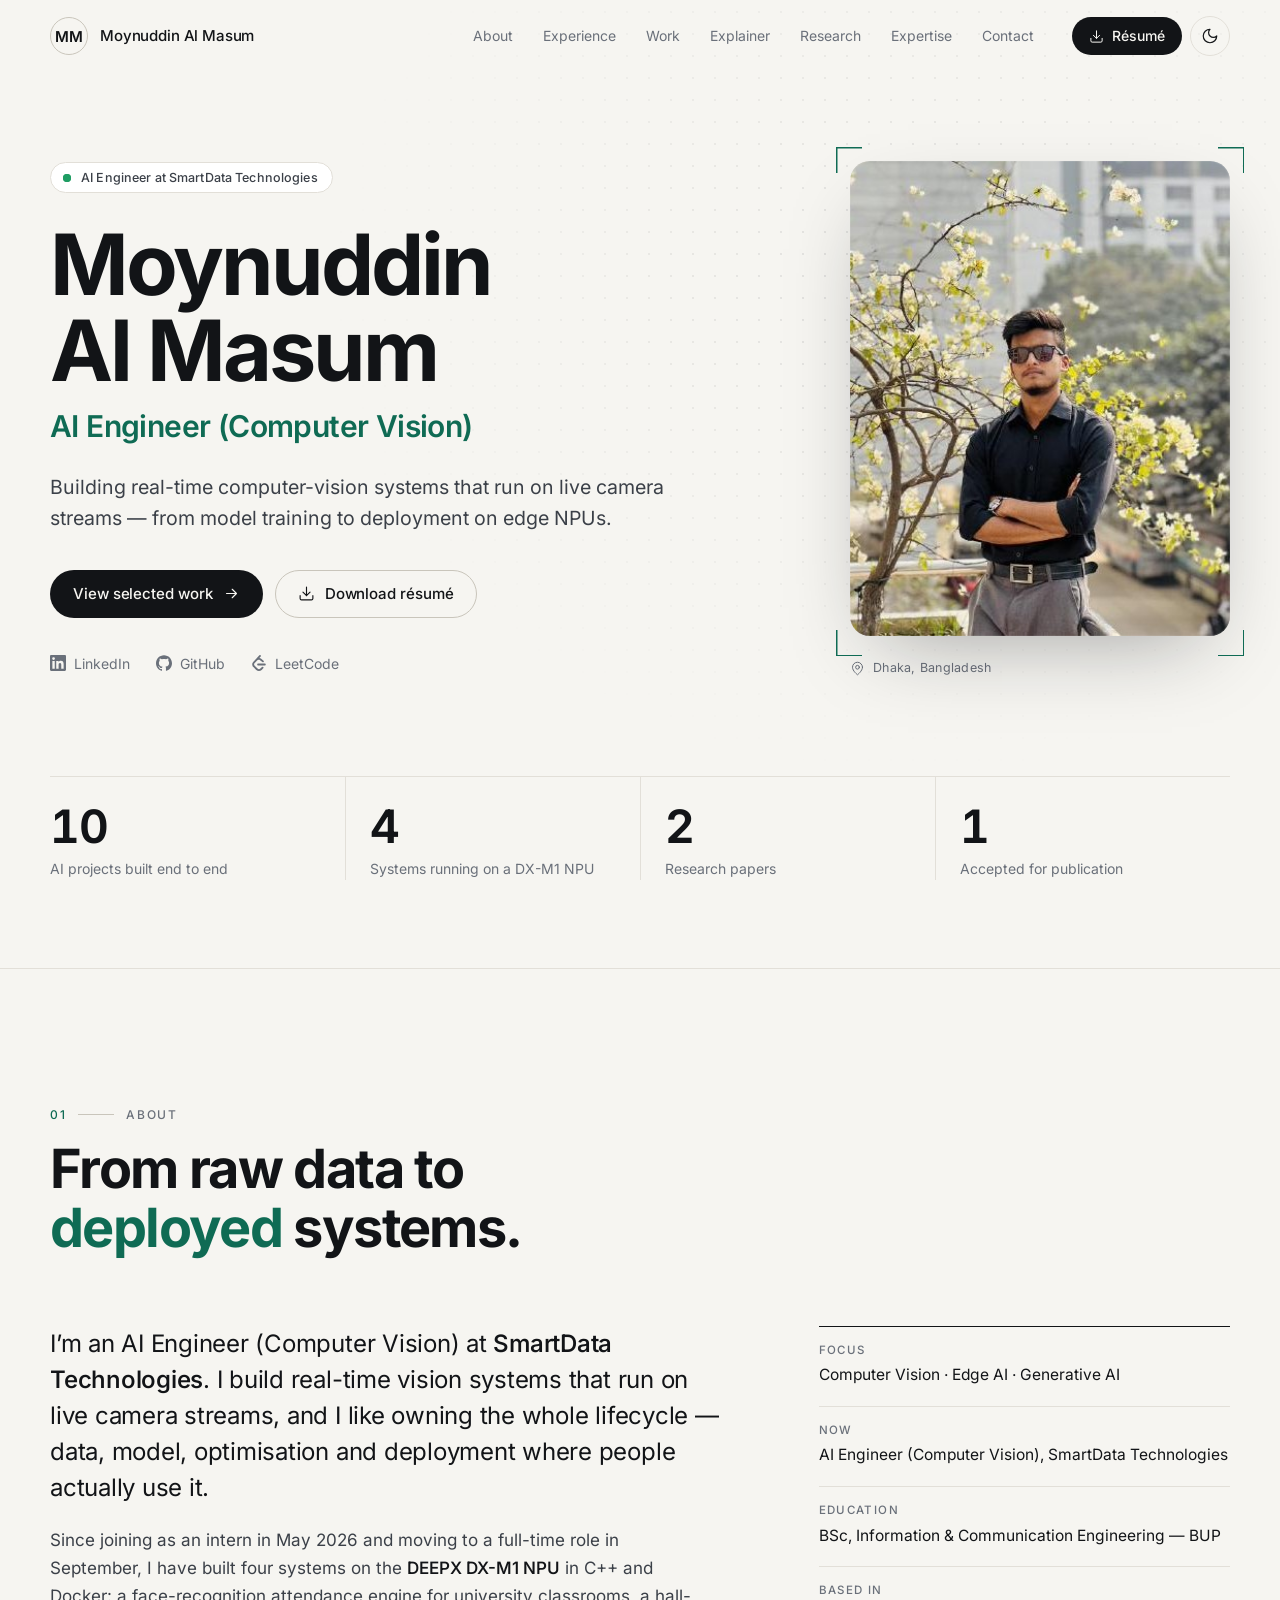
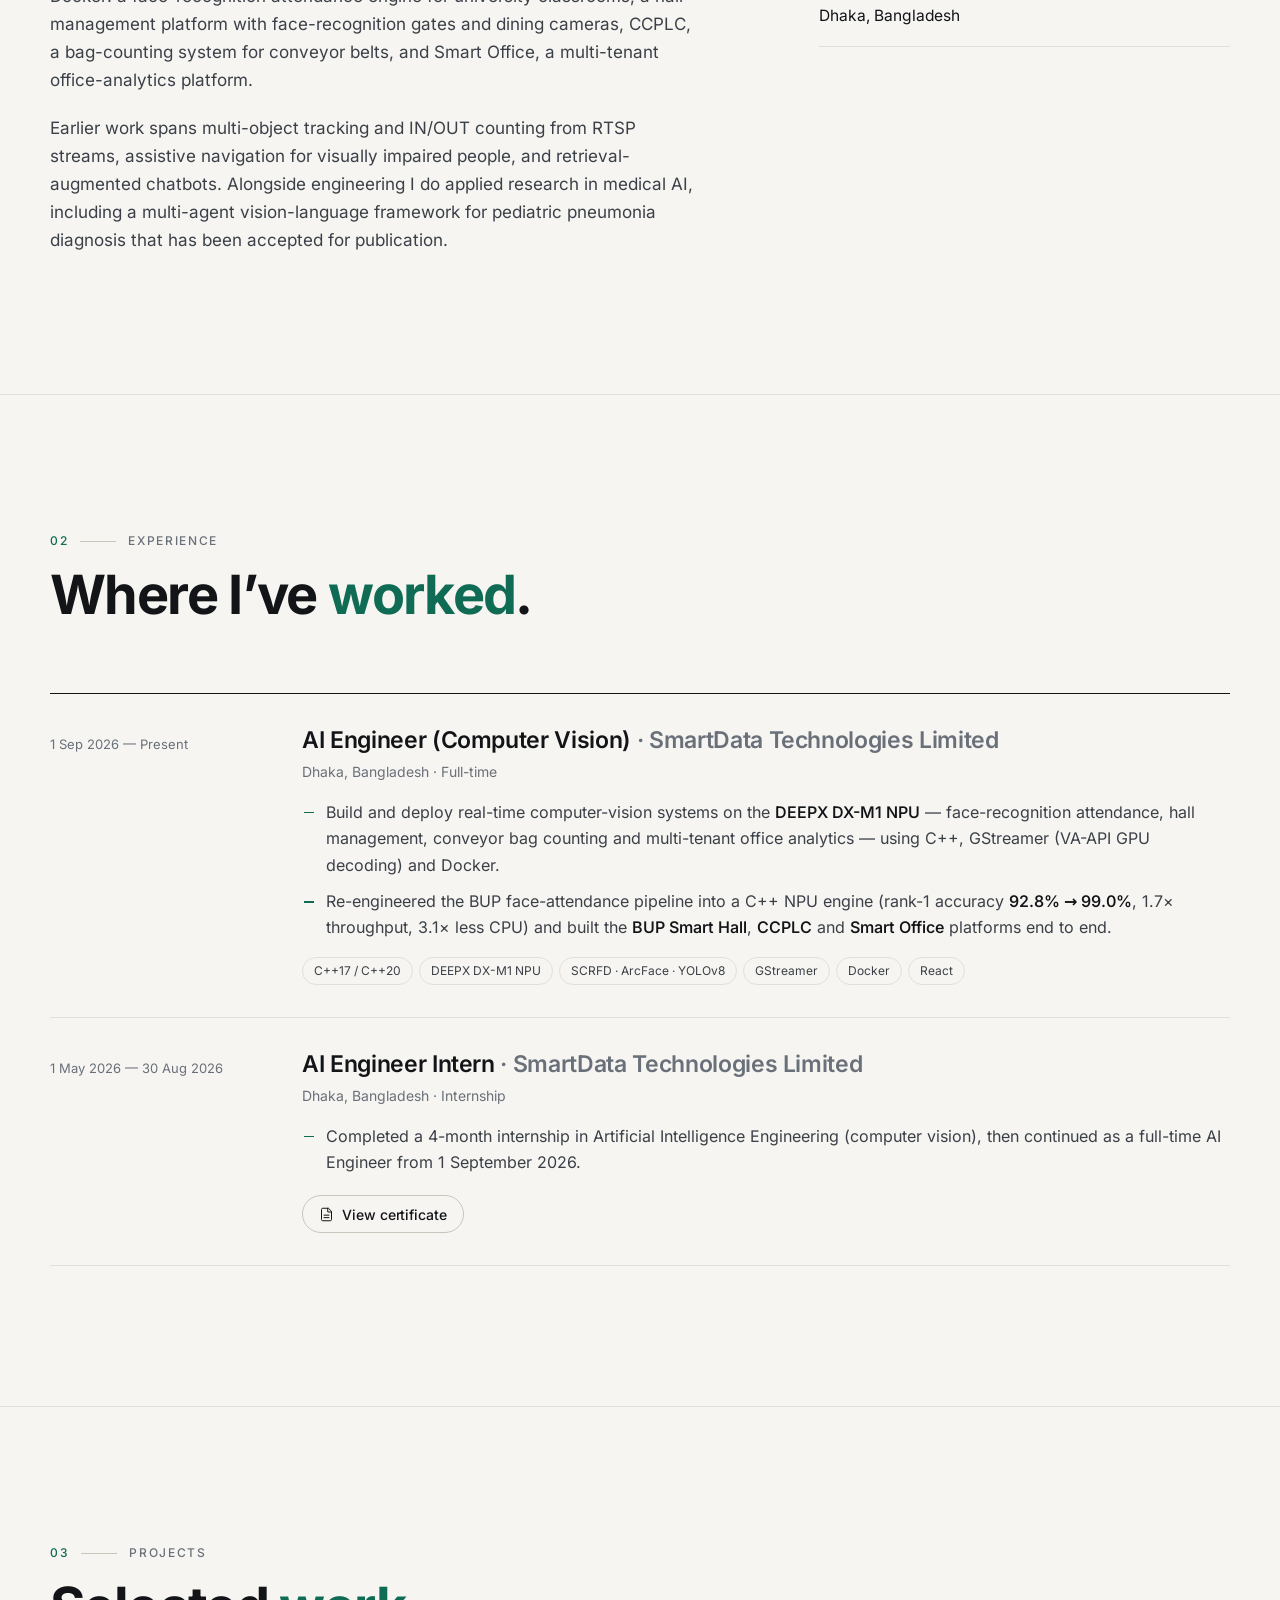
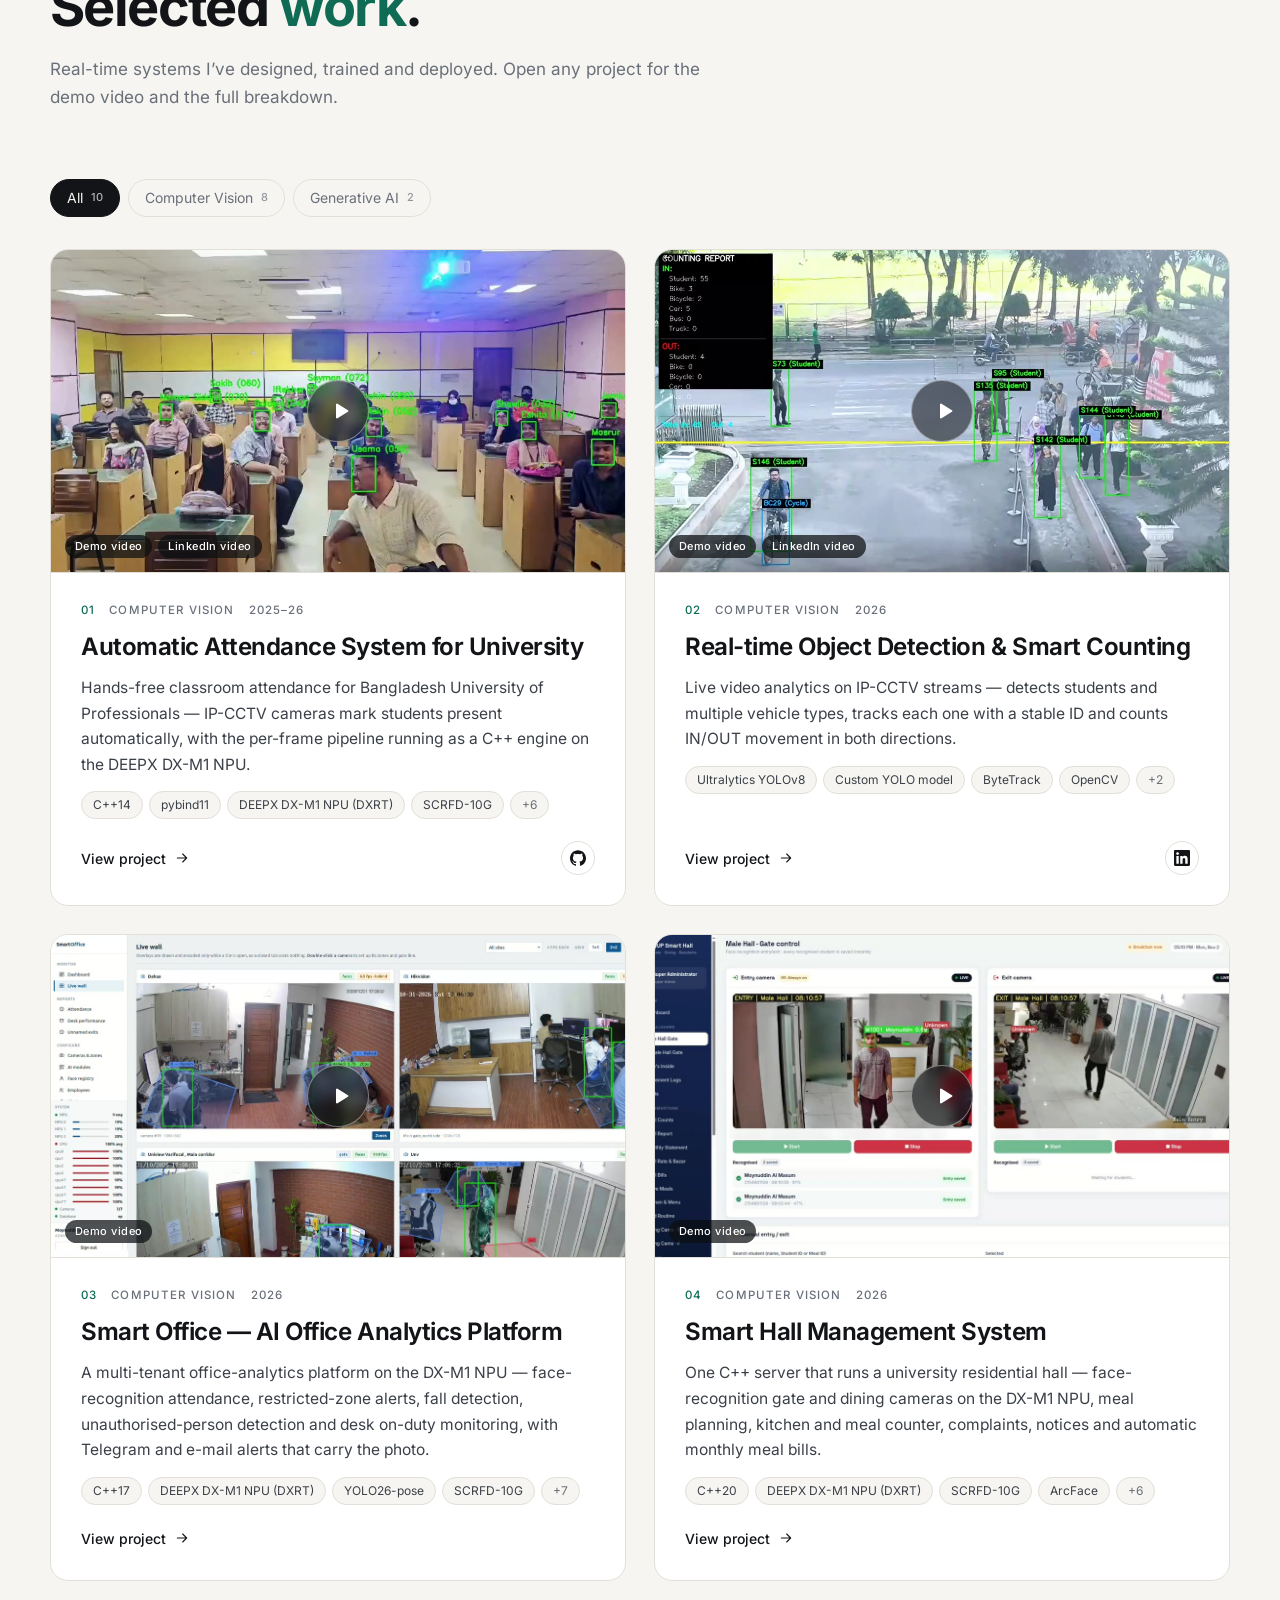
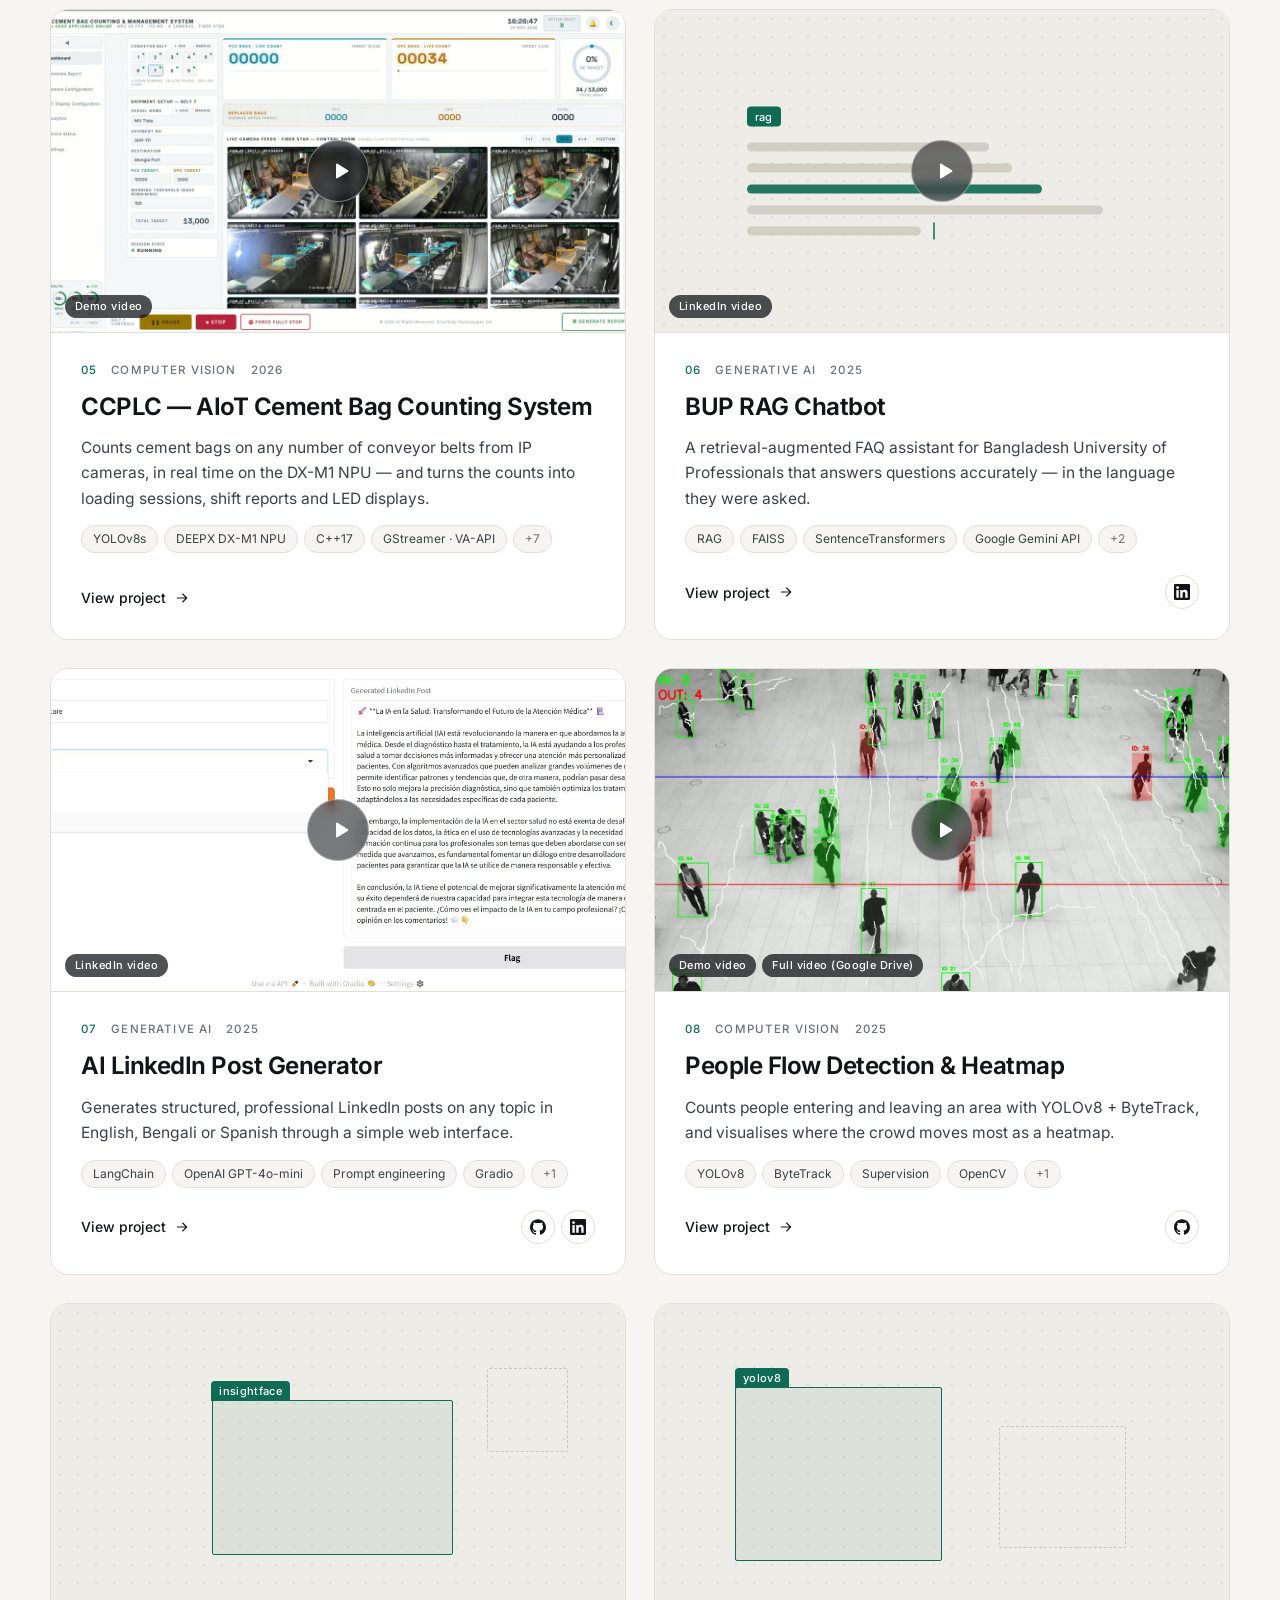
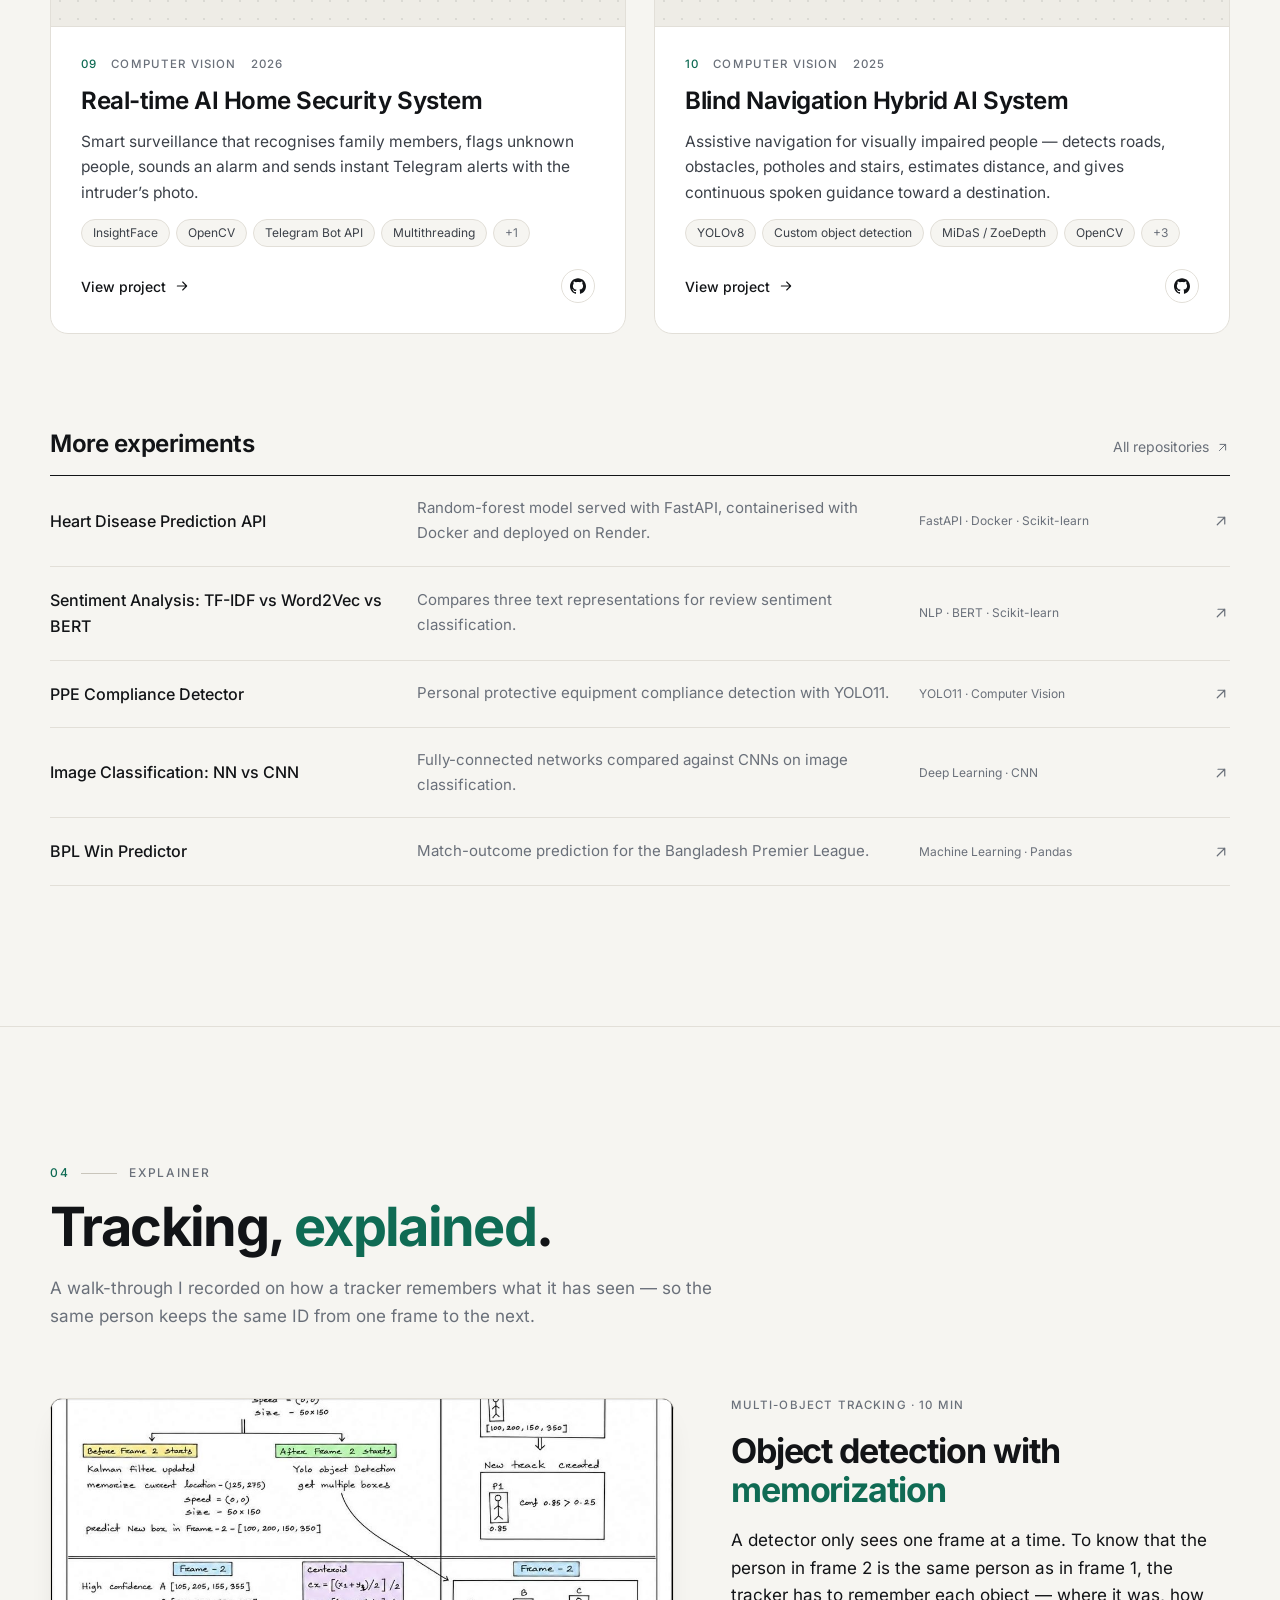
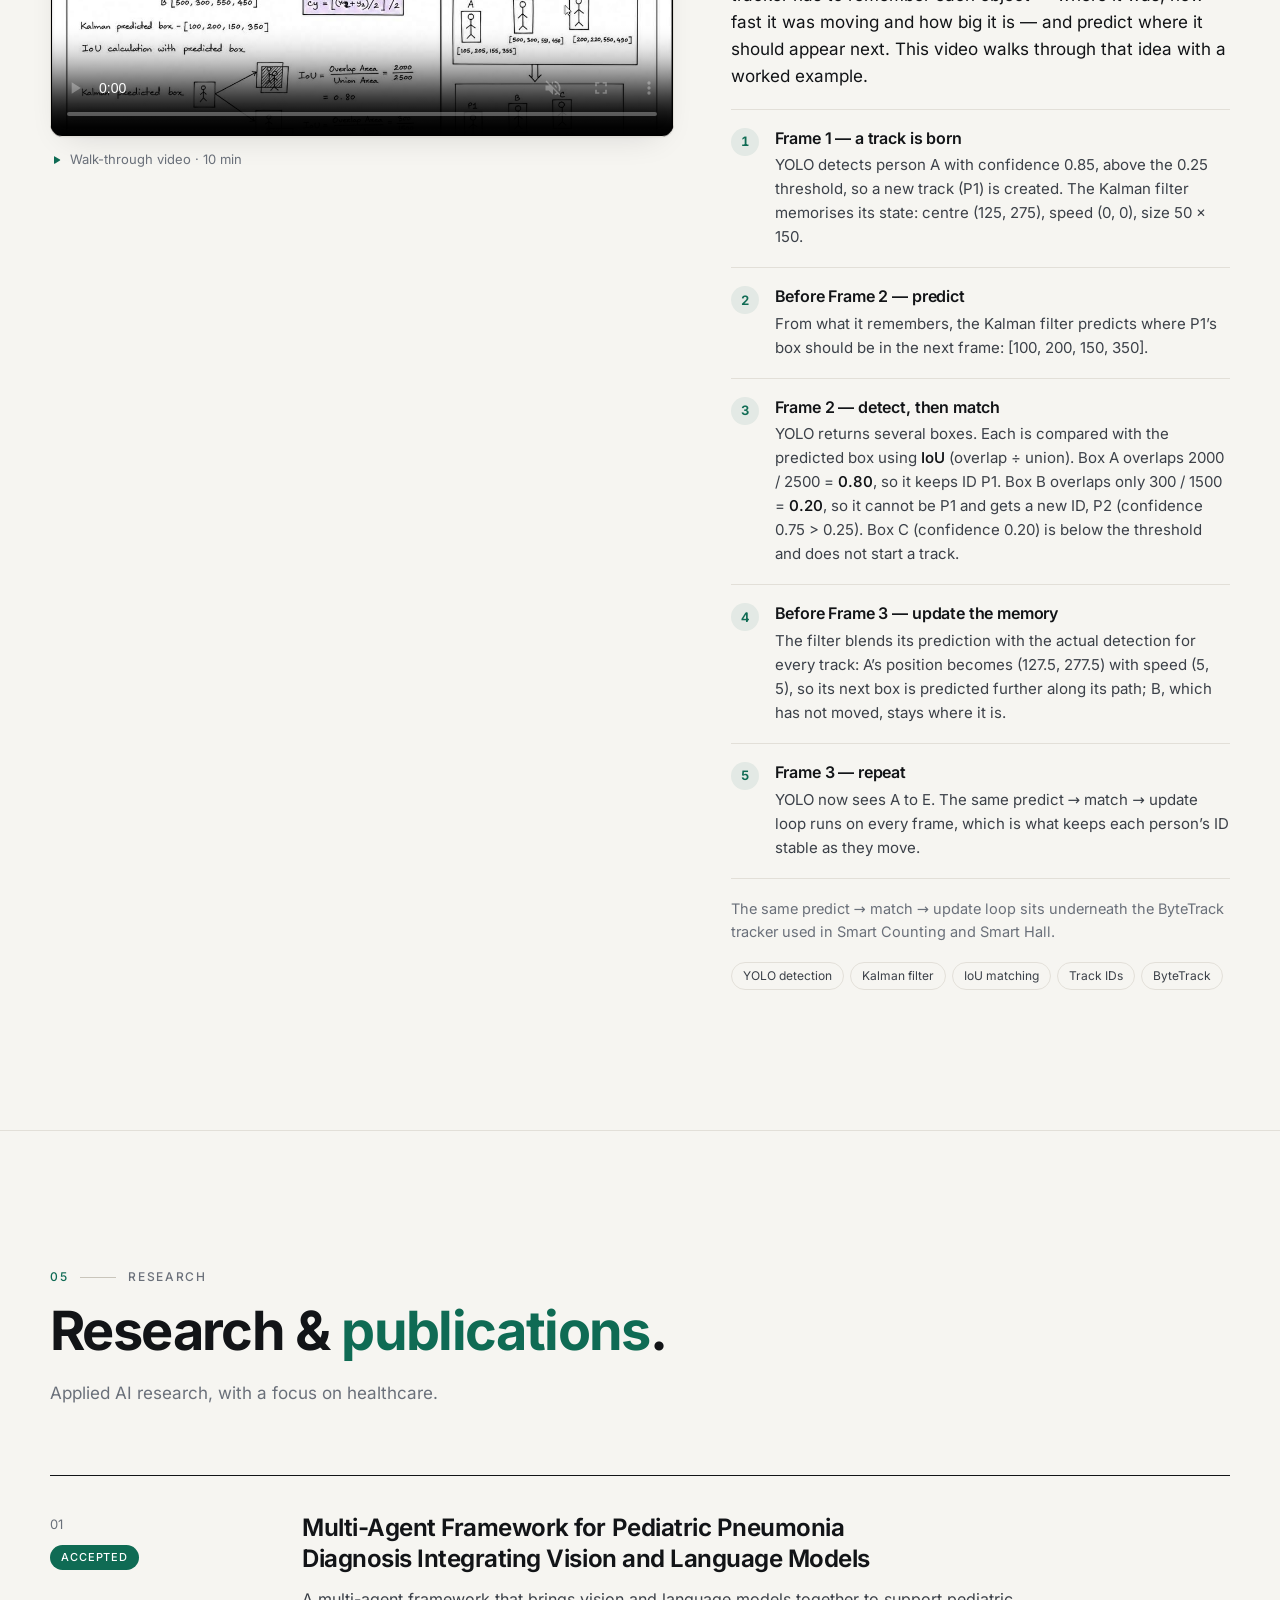
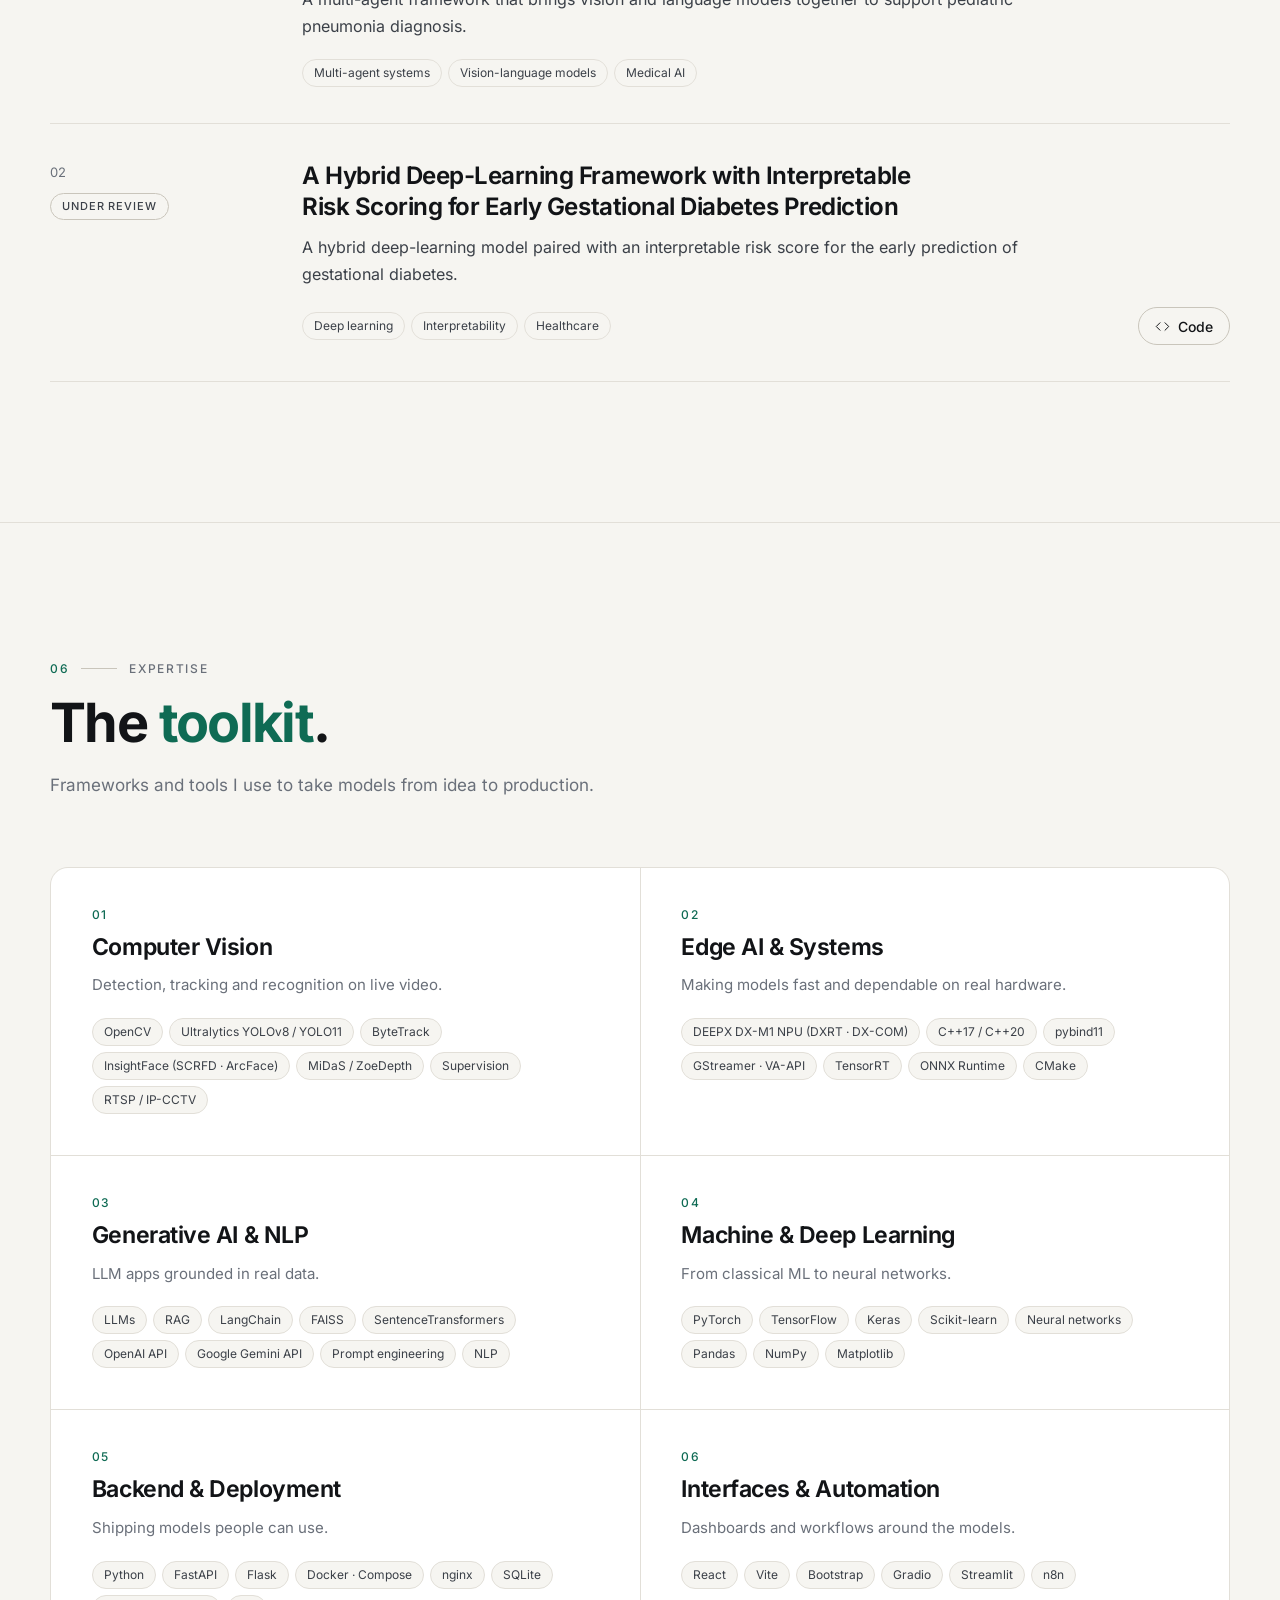
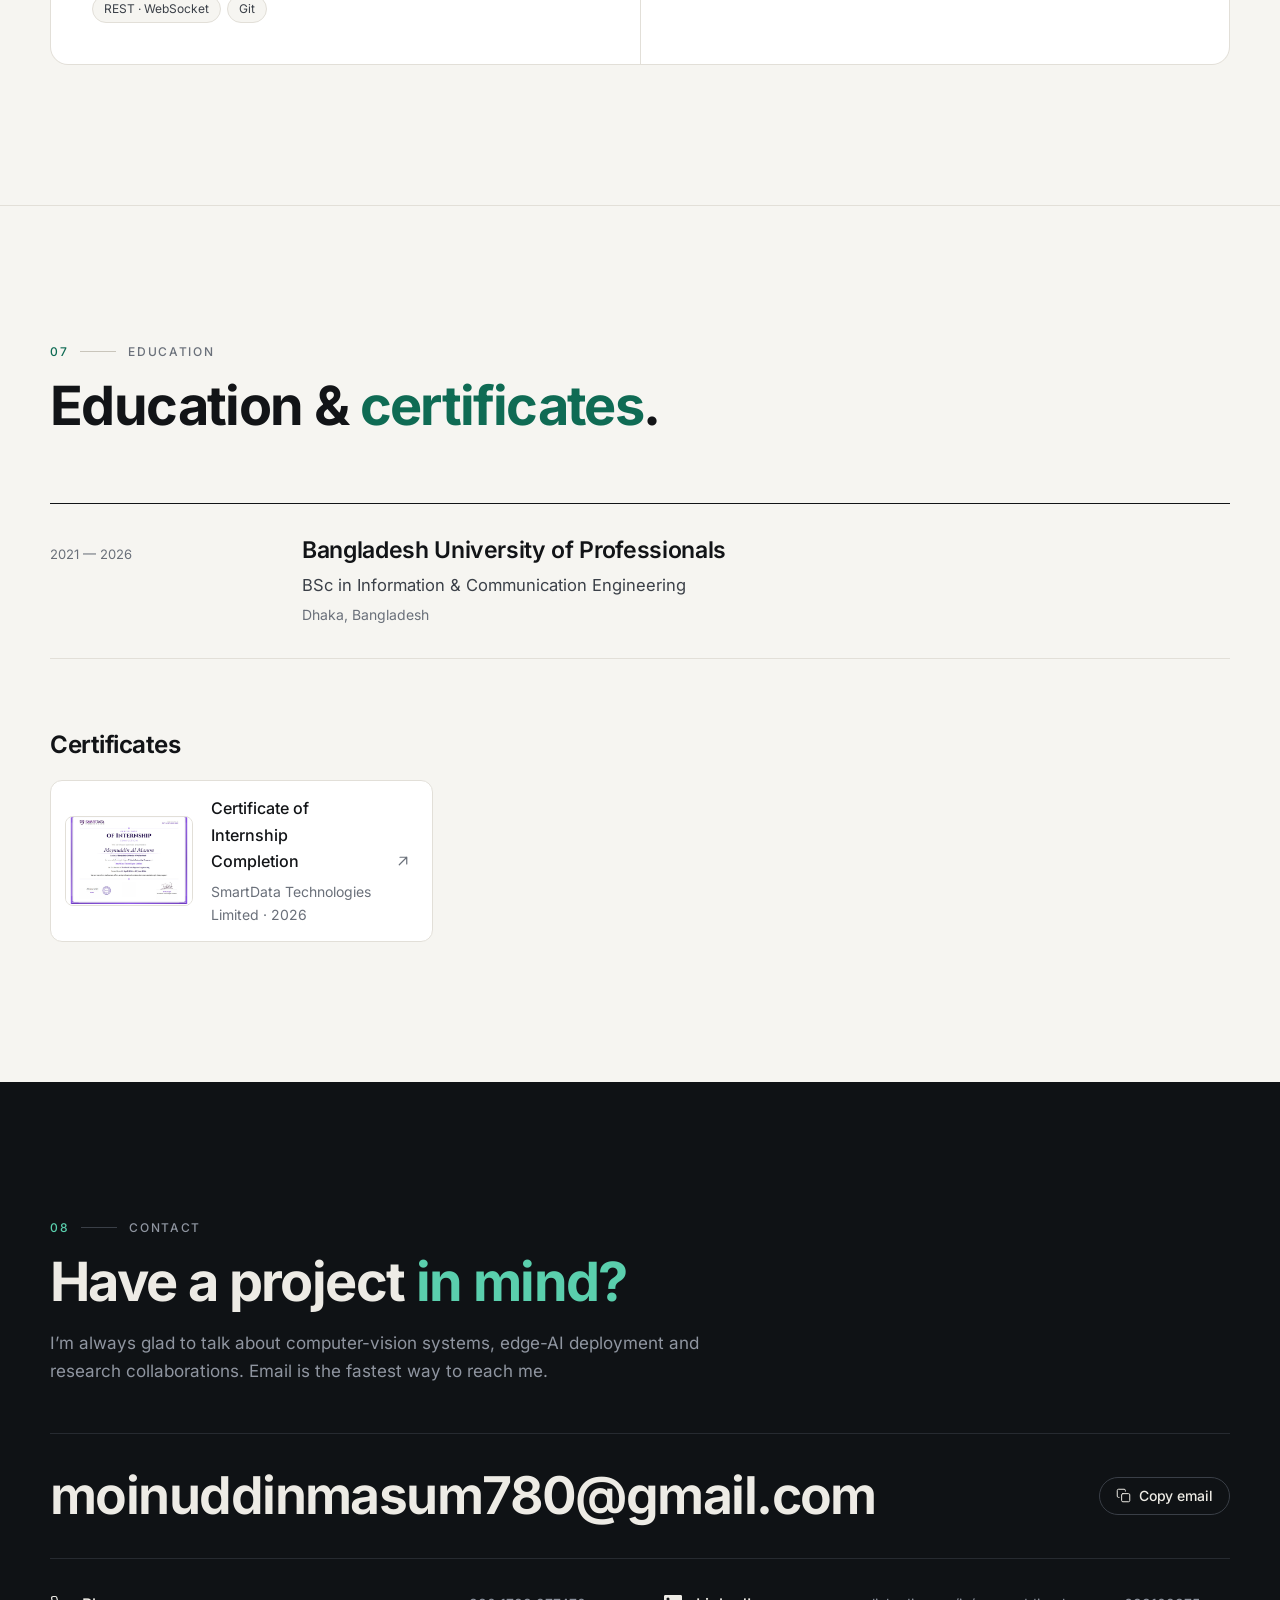
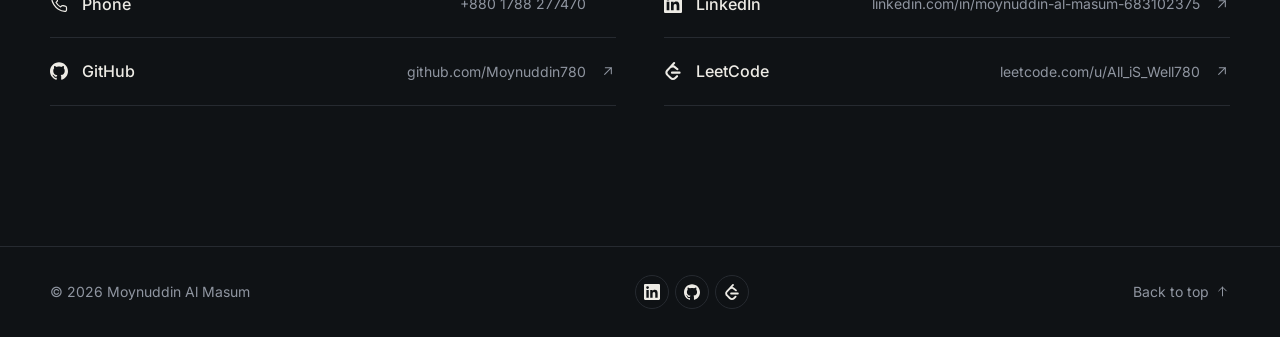
==== index.html @ 83134ee8 "Portfolio — AI Engineer (Computer Vision)" ====
<!doctype html>
<html lang="en">
<head>
  <meta charset="utf-8" />
  <meta name="viewport" content="width=device-width, initial-scale=1" />

  <!-- ============================================================
       SEO & SOCIAL PREVIEW
       Deploying somewhere other than https://moynuddin780.github.io/ ?
       Run  scripts/set-site-url.sh https://your-address  — it rewrites these tags.
       ============================================================ -->
  <title>Moynuddin Al Masum — AI Engineer (Computer Vision)</title>
  <meta name="description" content="Moynuddin Al Masum is an AI Engineer (Computer Vision) at SmartData Technologies — real-time face recognition, object counting and tracking on live camera streams, deployed on the DEEPX DX-M1 NPU. Projects, demo videos and résumé." />
  <meta name="author" content="Moynuddin Al Masum" />
  <link rel="canonical" href="https://moynuddin780.github.io/" />

  <meta property="og:type" content="website" />
  <meta property="og:title" content="Moynuddin Al Masum — AI Engineer (Computer Vision)" />
  <meta property="og:description" content="Real-time computer-vision systems on live camera streams and edge NPUs — attendance, smart hall, bag counting. Projects, demo videos and résumé." />
  <meta property="og:url" content="https://moynuddin780.github.io/" />
  <meta property="og:image" content="https://moynuddin780.github.io/assets/img/og-image.png" />
  <meta property="og:image:width" content="1200" />
  <meta property="og:image:height" content="630" />
  <meta name="twitter:card" content="summary_large_image" />
  <meta name="twitter:title" content="Moynuddin Al Masum — AI Engineer (Computer Vision)" />
  <meta name="twitter:image" content="https://moynuddin780.github.io/assets/img/og-image.png" />

  <meta name="theme-color" content="#F6F5F1" />
  <link rel="icon" href="assets/img/favicon.svg" type="image/svg+xml" />

  <!-- The site is light by default; only a visitor who chose dark with the toggle gets it back (applied before first paint, so no flash). Also catches typos in data.js -->
  <script>
    try { if (localStorage.getItem("theme") === "dark") document.documentElement.setAttribute("data-theme", "dark"); } catch (e) {}
    window.addEventListener("error", function (e) { if (e.filename && /data\.js/.test(e.filename)) window.__dataError = e; });
  </script>

  <link rel="preload" href="assets/fonts/Inter-latin-wght-normal.woff2" as="font" type="font/woff2" crossorigin />
  <link rel="stylesheet" href="assets/css/fonts.css" />
  <link rel="stylesheet" href="assets/css/style.css" />
</head>
<body>
  <a class="skip-link" href="#main">Skip to content</a>

  <header class="site-header" id="site-header"></header>
  <main id="main"></main>
  <footer class="site-footer" id="site-footer"></footer>

  <div class="modal" id="project-modal" role="dialog" aria-modal="true" aria-labelledby="modal-title" hidden>
    <div class="modal__backdrop" data-close></div>
    <div class="modal__panel">
      <button class="modal__close icon-btn" type="button" data-close aria-label="Close project details"></button>
      <div class="modal__body" id="modal-body" tabindex="-1"></div>
    </div>
  </div>

  <noscript>
    <p class="noscript">This portfolio needs JavaScript. Contact: moinuddinmasum780@gmail.com</p>
  </noscript>

  <script src="data.js"></script>
  <script src="assets/js/main.js"></script>
</body>
</html>
---- assets/css/fonts.css ----
/* Self-hosted font (latin subset): Inter variable, weights 100-900 — SIL Open Font License 1.1 */
@font-face {
  font-family: 'Inter';
  font-style: normal;
  font-weight: 100 900;
  font-display: swap;
  src: url(../fonts/Inter-latin-wght-normal.woff2) format('woff2-variations'), url(../fonts/Inter-latin-wght-normal.woff2) format('woff2');
  unicode-range: U+0000-00FF, U+0131, U+0152-0153, U+02BB-02BC, U+02C6, U+02DA, U+02DC, U+0304, U+0308, U+0329, U+2000-206F, U+20AC, U+2122, U+2191, U+2193, U+2212, U+2215, U+FEFF, U+FFFD;
}
---- assets/css/style.css ----
/* ==========================================================================
   Portfolio styles
   Colours, fonts and spacing live in the tokens below — change them here
   and the whole site follows.
   ========================================================================== */

:root {
  /* One standard UI typeface everywhere: Inter (self-hosted), then the system's own sans-serif */
  --font-sans: "Inter", ui-sans-serif, system-ui, -apple-system, "Segoe UI", Roboto, "Helvetica Neue", Arial, "Noto Sans", sans-serif;

  --bg: #f6f5f1;
  --bg-elev: #ffffff;
  --bg-sunk: #eeece6;
  --ink: #121417;
  --ink-2: #3b4048;
  --muted: #6a707a;
  --line: #e2dfd8;
  --line-strong: #c9c5bb;
  --accent: #0f6b54;
  --accent-ink: #ffffff;
  --accent-soft: rgba(15, 107, 84, 0.08);
  --live: #1f9d63;
  --dot: rgba(18, 20, 23, 0.085);
  --shadow: 0 1px 2px rgba(18, 20, 23, 0.04), 0 12px 32px -16px rgba(18, 20, 23, 0.16);
  --shadow-lg: 0 30px 80px -30px rgba(18, 20, 23, 0.38);
  --backdrop: rgba(18, 20, 23, 0.42);
  --header-bg: rgba(246, 245, 241, 0.8);

  --radius: 18px;
  --radius-sm: 12px;
  --container: 1180px;
  --gutter: clamp(16px, 4.5vw, 40px);
  --section-y: clamp(80px, 11vw, 140px);
  --ease: cubic-bezier(0.2, 0.7, 0.2, 1);
  color-scheme: light;
}

:root[data-theme="dark"] {
  --bg: #0c0e11;
  --bg-elev: #13161a;
  --bg-sunk: #101317;
  --ink: #edebe5;
  --ink-2: #c3c6cc;
  --muted: #8b919b;
  --line: #22262c;
  --line-strong: #363b43;
  --accent: #5acfad;
  --accent-ink: #052419;
  --accent-soft: rgba(90, 207, 173, 0.1);
  --live: #4ade80;
  --dot: rgba(255, 255, 255, 0.07);
  --shadow: 0 1px 2px rgba(0, 0, 0, 0.3), 0 12px 32px -16px rgba(0, 0, 0, 0.7);
  --shadow-lg: 0 30px 80px -30px rgba(0, 0, 0, 0.9);
  --backdrop: rgba(0, 0, 0, 0.62);
  --header-bg: rgba(12, 14, 17, 0.78);
  color-scheme: dark;
}

/* The contact section and footer are always a dark band */
.section--contact,
.site-footer {
  --bg: #0f1215;
  --bg-elev: #161a1e;
  --bg-sunk: #121519;
  --ink: #edebe5;
  --ink-2: #c3c6cc;
  --muted: #8f95a0;
  --line: #262a30;
  --line-strong: #3a3f47;
  --accent: #5acfad;
  --accent-ink: #052419;
  color-scheme: dark;
}

/* ---------- Base ---------- */
*,
*::before,
*::after { box-sizing: border-box; }

html {
  -webkit-text-size-adjust: 100%;
  scroll-behavior: smooth;
  scroll-padding-top: 84px;
}
body {
  margin: 0;
  background: var(--bg);
  color: var(--ink-2);
  font: 400 16px/1.65 var(--font-sans);
  -webkit-font-smoothing: antialiased;
  -moz-osx-font-smoothing: grayscale;
  text-rendering: optimizeLegibility;
  overflow-x: hidden;
}
html.is-locked,
html.is-locked body { overflow: hidden; }

img, svg, video, iframe { display: block; max-width: 100%; }
a { color: inherit; text-decoration: none; }
button { font: inherit; color: inherit; background: none; border: 0; padding: 0; cursor: pointer; }
h1, h2, h3, h4, p, ul, ol, dl, dd, figure { margin: 0; }
ul, ol { padding: 0; list-style: none; }
strong { font-weight: 550; color: var(--ink); }
::selection { background: var(--accent); color: var(--accent-ink); }
:focus-visible { outline: 2px solid var(--accent); outline-offset: 3px; border-radius: 6px; }

.container {
  width: 100%;
  max-width: calc(var(--container) + var(--gutter) * 2);
  margin-inline: auto;
  padding-inline: var(--gutter);
}
.icon { width: 18px; height: 18px; flex: none; }

.skip-link {
  position: fixed; left: 16px; top: -64px; z-index: 200;
  padding: 10px 16px; border-radius: 10px;
  background: var(--ink); color: var(--bg); font-size: 14px;
  transition: top 0.2s;
}
.skip-link:focus { top: 16px; }

/* ---------- Buttons ---------- */
.btn {
  display: inline-flex; align-items: center; justify-content: center; gap: 10px;
  height: 48px; padding: 0 22px;
  border: 1px solid transparent; border-radius: 999px;
  font-size: 15px; font-weight: 500; letter-spacing: -0.005em; white-space: nowrap;
  transition: background 0.25s, color 0.25s, border-color 0.25s;
}
.btn .icon { width: 17px; height: 17px; }
.btn--primary { background: var(--ink); color: var(--bg); }
.btn--primary:hover { background: var(--accent); color: var(--accent-ink); }
.btn--ghost { border-color: var(--line-strong); color: var(--ink); }
.btn--ghost:hover { border-color: var(--ink); background: var(--bg-elev); }
.btn--sm { height: 38px; padding: 0 16px; gap: 8px; font-size: 14px; }
.btn--sm .icon { width: 15px; height: 15px; }
.icon--nudge { transition: transform 0.3s var(--ease); }
.btn:hover .icon--nudge { transform: translateX(3px); }

.icon-btn {
  display: inline-grid; place-items: center; width: 40px; height: 40px; flex: none;
  border: 1px solid var(--line); border-radius: 999px; color: var(--ink);
  transition: border-color 0.2s, background 0.2s, color 0.2s;
}
.icon-btn:hover { border-color: var(--line-strong); background: var(--bg-elev); }
.icon-btn--sm { width: 34px; height: 34px; }
.icon-btn--sm .icon { width: 16px; height: 16px; }

.link-arrow {
  display: inline-flex; align-items: center; gap: 6px;
  font-size: 14px; color: var(--muted); transition: color 0.2s;
}
.link-arrow .icon { width: 15px; height: 15px; }
.link-arrow:hover { color: var(--ink); }
.link-row { display: flex; flex-wrap: wrap; gap: 10px; }

/* ---------- Header ---------- */
.site-header {
  position: sticky; top: 0; z-index: 50;
  border-bottom: 1px solid transparent;
  transition: background 0.3s, border-color 0.3s;
}
.site-header.is-scrolled {
  background: var(--header-bg);
  -webkit-backdrop-filter: saturate(140%) blur(14px);
  backdrop-filter: saturate(140%) blur(14px);
  border-bottom-color: var(--line);
}
.header__inner { display: flex; align-items: center; gap: 24px; height: 72px; }
.brand { display: flex; align-items: center; gap: 12px; margin-right: auto; color: var(--ink); }
.brand__mark {
  display: grid; place-items: center; width: 38px; height: 38px;
  border: 1px solid var(--line-strong); border-radius: 50%;
  font: 600 15px/1 var(--font-sans); letter-spacing: 0;
  transition: background 0.3s, color 0.3s, border-color 0.3s;
}
.brand:hover .brand__mark { background: var(--ink); border-color: var(--ink); color: var(--bg); }
.brand__name { font-size: 15px; font-weight: 500; letter-spacing: -0.01em; }

.nav__list { display: flex; gap: 2px; }
.nav__link {
  display: block; padding: 8px 14px; border-radius: 999px;
  font-size: 14px; color: var(--muted);
  transition: color 0.2s, background 0.2s;
}
.nav__link:hover { color: var(--ink); }
.nav__link[aria-current="true"] { color: var(--ink); background: var(--bg-sunk); }
.header__actions { display: flex; align-items: center; gap: 8px; }
.menu-toggle { display: none; }

@media (max-width: 1080px) {
  .menu-toggle { display: inline-grid; }
  .nav {
    position: absolute; top: 100%; left: 0; right: 0;
    display: none; padding: 4px var(--gutter) 24px;
    background: var(--bg); border-bottom: 1px solid var(--line);
  }
  .site-header.nav-open { background: var(--bg); border-bottom-color: var(--line); }
  .site-header.nav-open .nav { display: block; }
  .nav__list { flex-direction: column; gap: 0; }
  .nav__link {
    padding: 16px 2px; border-radius: 0; border-bottom: 1px solid var(--line);
    font: 500 22px/1.2 var(--font-sans); color: var(--ink);
  }
  .nav__link[aria-current="true"] { background: none; color: var(--accent); }
}
@media (max-width: 560px) {
  .brand__name { display: none; }
}

/* ---------- Hero ---------- */
.hero { position: relative; padding: clamp(40px, 7vw, 88px) 0 clamp(56px, 7vw, 88px); isolation: isolate; }
.hero::before {
  content: ""; position: absolute; inset: -72px 0 0; z-index: -1;
  background-image: radial-gradient(var(--dot) 1px, transparent 1px);
  background-size: 22px 22px;
  -webkit-mask-image: radial-gradient(ellipse 65% 70% at 72% 30%, #000 10%, transparent 72%);
  mask-image: radial-gradient(ellipse 65% 70% at 72% 30%, #000 10%, transparent 72%);
  pointer-events: none;
}
.hero__grid {
  display: grid; grid-template-columns: minmax(0, 1.6fr) minmax(0, 1fr);
  gap: clamp(32px, 6vw, 96px); align-items: center;
}
.status {
  display: inline-flex; align-items: center; gap: 10px; margin-bottom: 28px;
  padding: 7px 14px 7px 12px; border: 1px solid var(--line); border-radius: 999px;
  background: var(--bg-elev);
  font: 500 12.5px/1.2 var(--font-sans); letter-spacing: 0.01em; color: var(--ink-2);
}
.status__dot {
  position: relative; width: 8px; height: 8px; border-radius: 50%; background: var(--live);
}
.status__dot::after {
  content: ""; position: absolute; inset: 0; border-radius: inherit; background: var(--live);
  animation: ping 2.4s var(--ease) infinite;
}
@keyframes ping { 0% { transform: scale(1); opacity: 0.6; } 70%, 100% { transform: scale(2.8); opacity: 0; } }

.hero__name {
  font: 700 clamp(42px, 6.6vw, 88px)/1.02 var(--font-sans);
  letter-spacing: -0.035em; color: var(--ink); text-wrap: balance;
}
.hero__role {
  margin-top: 14px;
  font: 600 clamp(20px, 2.5vw, 30px)/1.2 var(--font-sans);
  letter-spacing: -0.02em; color: var(--accent);
}
.hero__lead {
  max-width: 33em; margin-top: 28px;
  font-size: clamp(17px, 1.55vw, 19.5px); line-height: 1.6; color: var(--ink-2);
}
.hero__actions { display: flex; flex-wrap: wrap; gap: 12px; margin-top: 36px; }
.hero__socials { display: flex; flex-wrap: wrap; gap: 10px 26px; margin-top: 34px; }
.hero__socials a {
  display: inline-flex; align-items: center; gap: 8px;
  font-size: 14px; color: var(--muted); transition: color 0.2s;
}
.hero__socials a:hover { color: var(--ink); }
.hero__socials .icon { width: 16px; height: 16px; }

.hero__portrait { position: relative; justify-self: end; width: 100%; max-width: 380px; }
.hero__frame {
  position: relative; aspect-ratio: 4 / 5; overflow: hidden;
  border-radius: 20px; background: var(--bg-sunk); box-shadow: var(--shadow-lg);
}
.hero__frame img { width: 100%; height: 100%; object-fit: cover; object-position: 50% 32%; }
.hero__frame::after {
  content: ""; position: absolute; inset: 0; border-radius: inherit;
  box-shadow: inset 0 0 0 1px rgba(255, 255, 255, 0.08);
}
/* Viewfinder corners — a quiet nod to computer vision */
.hero__portrait::before {
  --c: var(--accent); --l: 26px; --w: 1.5px;
  content: ""; position: absolute; inset: -14px -14px calc(-14px + 38px); z-index: 1; pointer-events: none;
  background:
    linear-gradient(var(--c), var(--c)) top left / var(--l) var(--w),
    linear-gradient(var(--c), var(--c)) top left / var(--w) var(--l),
    linear-gradient(var(--c), var(--c)) top right / var(--l) var(--w),
    linear-gradient(var(--c), var(--c)) top right / var(--w) var(--l),
    linear-gradient(var(--c), var(--c)) bottom left / var(--l) var(--w),
    linear-gradient(var(--c), var(--c)) bottom left / var(--w) var(--l),
    linear-gradient(var(--c), var(--c)) bottom right / var(--l) var(--w),
    linear-gradient(var(--c), var(--c)) bottom right / var(--w) var(--l);
  background-repeat: no-repeat;
}
.hero__caption {
  display: flex; align-items: center; gap: 8px; height: 24px; margin-top: 20px;
  font: 400 12.5px/1 var(--font-sans); letter-spacing: 0.02em; color: var(--muted);
}
.hero__caption .icon { width: 15px; height: 15px; }

.stats {
  display: grid; grid-auto-flow: column; grid-auto-columns: minmax(0, 1fr);
  margin-top: clamp(56px, 8vw, 96px); border-top: 1px solid var(--line);
}
.stat { display: flex; flex-direction: column-reverse; justify-content: flex-end; gap: 8px; padding: 26px 24px 0 0; }
.stat + .stat { padding-left: 24px; border-left: 1px solid var(--line); }
.stat__value { font: 650 clamp(32px, 4vw, 46px)/1 var(--font-sans); letter-spacing: -0.03em; font-variant-numeric: tabular-nums; color: var(--ink); }
.stat__label { font-size: 14px; color: var(--muted); }

@media (max-width: 860px) {
  .hero__grid { grid-template-columns: 1fr; }
  .hero__portrait { order: -1; justify-self: start; max-width: 168px; margin: 8px 0 8px 14px; }
  .hero__portrait::before { --l: 18px; inset: -10px -10px calc(-10px + 38px); }
  .hero__frame { border-radius: 14px; }
}
@media (max-width: 560px) {
  .stat { padding-right: 12px; }
  .stat + .stat { padding-left: 14px; }
  .stat__label { font-size: 12.5px; line-height: 1.4; }
  .hero__actions .btn { flex: 1 1 auto; }
}

/* ---------- Sections ---------- */
.section { padding-block: var(--section-y); border-top: 1px solid var(--line); }
.section__head { display: grid; gap: 18px; max-width: 880px; margin-bottom: clamp(40px, 6vw, 68px); }
.eyebrow {
  display: flex; align-items: center; gap: 12px;
  font: 500 12px/1 var(--font-sans); letter-spacing: 0.14em; text-transform: uppercase; color: var(--muted);
}
.eyebrow__num { color: var(--accent); }
.eyebrow__rule { width: 36px; height: 1px; background: var(--line-strong); }
.section__title {
  font: 700 clamp(30px, 4.4vw, 54px)/1.1 var(--font-sans);
  letter-spacing: -0.03em; color: var(--ink); text-wrap: balance;
}
.section__title em, .explain__title em { font-style: normal; color: var(--accent); }
.section__intro { max-width: 40em; font-size: 17px; color: var(--muted); }

/* ---------- About ---------- */
.about { display: grid; grid-template-columns: minmax(0, 1.65fr) minmax(0, 1fr); gap: clamp(40px, 7vw, 104px); align-items: start; }
.about__text p { max-width: 38em; font-size: 17px; }
.about__text p + p { margin-top: 20px; }
.about__text .about__lead { font-size: clamp(20px, 2vw, 24px); line-height: 1.5; letter-spacing: -0.01em; color: var(--ink); }
.facts { border-top: 1px solid var(--ink); }
.facts__row { display: grid; gap: 6px; padding: 18px 0; border-bottom: 1px solid var(--line); }
.facts dt { font: 500 11.5px/1 var(--font-sans); letter-spacing: 0.12em; text-transform: uppercase; color: var(--muted); }
.facts dd { font-size: 15.5px; color: var(--ink); }
@media (max-width: 860px) { .about { grid-template-columns: 1fr; } }

/* ---------- Rows (experience, education, awards) ---------- */
.rows { border-top: 1px solid var(--ink); }
.row {
  display: grid; grid-template-columns: 220px minmax(0, 1fr); gap: 32px;
  padding: 32px 0; border-bottom: 1px solid var(--line);
}
.row--compact { padding: 20px 0; }
.row__side { padding-top: 8px; font: 400 13px/1.6 var(--font-sans); color: var(--muted); }
.row--compact .row__side { padding-top: 2px; }
.row__title { font: 600 clamp(19px, 2vw, 23px)/1.3 var(--font-sans); letter-spacing: -0.015em; color: var(--ink); }
.row__at { color: var(--muted); }
.row__at a { text-decoration: underline; text-decoration-color: var(--line-strong); text-underline-offset: 4px; }
.row__at a:hover { color: var(--ink); }
.row__sub { margin-top: 6px; font-size: 16.5px; color: var(--ink-2); }
.row--compact .row__sub { margin-top: 0; }
.row__meta { margin-top: 4px; font-size: 14px; color: var(--muted); }
.row .tags { margin-top: 16px; }
@media (max-width: 760px) {
  .row { grid-template-columns: 1fr; gap: 6px; }
  .row__side { padding-top: 0; }
}

.bullets { display: grid; gap: 10px; margin-top: 16px; }
.bullets li { position: relative; padding-left: 24px; }
.bullets li::before {
  content: ""; position: absolute; left: 2px; top: 0.82em;
  width: 10px; height: 1.5px; background: var(--accent);
}

/* ---------- Tags ---------- */
.tags { display: flex; flex-wrap: wrap; gap: 6px; }
.tag {
  padding: 7px 11px; border: 1px solid var(--line); border-radius: 999px;
  background: var(--bg); color: var(--ink-2);
  font: 400 12px/1 var(--font-sans); white-space: nowrap;
}
.tag--more { color: var(--muted); }

/* ---------- Projects ---------- */
.filters { display: flex; flex-wrap: wrap; gap: 8px; margin-bottom: 32px; }
.filter {
  display: inline-flex; align-items: center; gap: 8px; height: 38px; padding: 0 16px;
  border: 1px solid var(--line); border-radius: 999px;
  font-size: 14px; color: var(--muted);
  transition: color 0.2s, border-color 0.2s, background 0.2s;
}
.filter span { font: 500 11px/1 var(--font-sans); opacity: 0.7; }
.filter:hover { color: var(--ink); border-color: var(--line-strong); }
.filter[aria-pressed="true"] { background: var(--ink); border-color: var(--ink); color: var(--bg); }

.grid { display: grid; grid-template-columns: repeat(2, minmax(0, 1fr)); gap: clamp(16px, 2.4vw, 28px); }
.card {
  position: relative; display: flex; flex-direction: column; overflow: hidden;
  background: var(--bg-elev); border: 1px solid var(--line); border-radius: var(--radius);
  transition: border-color 0.3s, box-shadow 0.4s, translate 0.5s var(--ease);
}
.card:hover { translate: 0 -4px; border-color: var(--line-strong); box-shadow: var(--shadow); }
.card:has(.card__open:focus-visible) { outline: 2px solid var(--accent); outline-offset: 3px; }
.card__media {
  position: relative; aspect-ratio: 16 / 9; overflow: hidden;
  background: var(--bg-sunk); border-bottom: 1px solid var(--line);
}
.card__media img {
  width: 100%; height: 100%; object-fit: cover; object-position: top center;
  filter: saturate(0.85); transition: transform 0.9s var(--ease), filter 0.4s;
}
.card:hover .card__media img { transform: scale(1.035); filter: none; }
.card__video { width: 100%; height: 100%; object-fit: cover; object-position: top center; background: var(--bg-sunk); }
.card__media--clip .card__play { transition: opacity 0.3s, transform 0.4s var(--ease), background 0.25s; }
.card__media--clip.is-playing .card__play { opacity: 0; transform: scale(0.8); }
.card__body { display: flex; flex: 1; flex-direction: column; gap: 14px; padding: clamp(22px, 2.4vw, 30px); }
.card__meta, .detail__meta {
  display: flex; flex-wrap: wrap; gap: 6px 14px;
  font: 500 11.5px/1.3 var(--font-sans); letter-spacing: 0.1em; text-transform: uppercase; color: var(--muted);
}
.card__num { color: var(--accent); }
.card__title { font: 650 clamp(20px, 1.9vw, 24px)/1.22 var(--font-sans); letter-spacing: -0.02em; color: var(--ink); }
.card__open { text-align: left; font: inherit; letter-spacing: inherit; }
.card__open:focus-visible { outline: none; }
.card__open::after { content: ""; position: absolute; inset: 0; z-index: 1; }
.card__summary { font-size: 15.5px; color: var(--ink-2); }
.card__foot { display: flex; align-items: center; justify-content: space-between; gap: 12px; margin-top: auto; padding-top: 8px; }
.card__cta { display: inline-flex; align-items: center; gap: 8px; font-size: 14px; font-weight: 500; color: var(--ink); }
.card__cta .icon { width: 16px; height: 16px; transition: transform 0.35s var(--ease); }
.card:hover .card__cta .icon { transform: translateX(4px); }
.card__links { position: relative; z-index: 2; display: flex; gap: 6px; }

.card--wide { grid-column: 1 / -1; flex-direction: row; }
.card--wide .card__media { flex: 1.3; aspect-ratio: auto; min-height: 360px; border-bottom: 0; border-right: 1px solid var(--line); }
.card--wide .card__body { flex: 1; justify-content: center; padding: clamp(26px, 3.4vw, 48px); }
.card--wide .card__title { font-size: clamp(24px, 2.6vw, 32px); }
.card--wide .card__summary { font-size: 16.5px; }

@media (max-width: 860px) {
  .grid { grid-template-columns: 1fr; }
  .card--wide { flex-direction: column; }
  .card--wide .card__media { flex: none; aspect-ratio: 16 / 9; min-height: 0; border-right: 0; border-bottom: 1px solid var(--line); }
}

/* Drawn covers (used when a project has no image) */
.cover {
  position: absolute; inset: 0; overflow: hidden;
  background-color: var(--bg-sunk);
  background-image: radial-gradient(var(--dot) 1px, transparent 1px);
  background-size: 18px 18px;
}
.cover__tag {
  position: absolute; left: -1.5px; bottom: 100%;
  padding: 5px 8px 4px; border-radius: 4px 4px 0 0;
  background: var(--accent); color: var(--accent-ink);
  font: 500 11px/1 var(--font-sans); letter-spacing: 0.03em; white-space: nowrap;
}
.cover__box { position: absolute; border: 1.5px solid var(--accent); border-radius: 2px; background: var(--accent-soft); }
.cover__box--b { border: 1.5px dashed var(--line-strong); background: none; }
.v0 .cover__box--a { left: 14%; top: 26%; width: 36%; height: 54%; }
.v0 .cover__box--b { left: 60%; top: 38%; width: 22%; height: 38%; }
.v1 .cover__box--a { left: 46%; top: 24%; width: 38%; height: 56%; }
.v1 .cover__box--b { left: 14%; top: 44%; width: 22%; height: 32%; }
.v2 .cover__box--a { left: 28%; top: 30%; width: 42%; height: 48%; }
.v2 .cover__box--b { left: 76%; top: 20%; width: 14%; height: 26%; }
.cover__scan {
  position: absolute; left: 0; right: 0; top: 10%; height: 1px; opacity: 0;
  background: linear-gradient(90deg, transparent, var(--accent), transparent);
}
.card:hover .cover__scan { animation: scan 2.4s var(--ease) infinite; }
@keyframes scan { 0% { top: 10%; opacity: 0; } 15%, 85% { opacity: 0.9; } 100% { top: 90%; opacity: 0; } }

.cover--lang .cover__lines {
  position: absolute; left: 16%; right: 18%; top: 50%; transform: translateY(-50%);
  display: grid; gap: 12px; justify-items: start;
}
.cover--lang .cover__tag { position: static; margin-bottom: 4px; border-radius: 4px; }
.cover__lines i { display: block; height: 9px; border-radius: 99px; background: var(--line-strong); opacity: 0.75; }
.cover__lines i:nth-of-type(1) { width: 64%; }
.cover__lines i:nth-of-type(2) { width: 92%; }
.cover__lines i:nth-of-type(3) { width: 78%; background: var(--accent); opacity: 0.9; }
.cover__lines i:nth-of-type(4) { width: 86%; }
.cover__lines i:nth-of-type(5) { width: 46%; position: relative; }
.cover__lines i:nth-of-type(5)::after {
  content: ""; position: absolute; right: -14px; top: -4px; width: 2px; height: 17px;
  background: var(--accent); animation: blink 1.1s steps(1) infinite;
}
.v1 .cover__lines i:nth-of-type(1) { width: 82%; }
.v1 .cover__lines i:nth-of-type(3) { width: 58%; }
.v1 .cover__lines i:nth-of-type(5) { width: 64%; }
.v2 .cover__lines i:nth-of-type(2) { width: 70%; }
.v2 .cover__lines i:nth-of-type(4) { width: 94%; }
@keyframes blink { 50% { opacity: 0; } }

/* More experiments list */
.more { margin-top: clamp(64px, 8vw, 96px); }
.more__head {
  display: flex; align-items: baseline; justify-content: space-between; gap: 16px;
  padding-bottom: 16px; border-bottom: 1px solid var(--ink);
}
.more__title { font: 650 clamp(20px, 2vw, 24px)/1.2 var(--font-sans); letter-spacing: -0.02em; color: var(--ink); }
.more__item {
  display: grid; grid-template-columns: minmax(0, 1.15fr) minmax(0, 1.6fr) minmax(0, 0.9fr) 18px;
  gap: 24px; align-items: center; padding: 20px 0; border-bottom: 1px solid var(--line);
  transition: padding 0.35s var(--ease), background 0.3s;
}
a.more__item:hover { padding-inline: 14px; background: var(--bg-elev); }
.more__name { font-weight: 500; color: var(--ink); }
.more__desc { font-size: 15px; color: var(--muted); }
.more__tags { font: 400 12px/1.5 var(--font-sans); color: var(--muted); }
.more__icon { color: var(--muted); transition: transform 0.3s var(--ease), color 0.2s; }
a.more__item:hover .more__icon { color: var(--accent); transform: translate(2px, -2px); }
@media (max-width: 760px) {
  .more__item { grid-template-columns: minmax(0, 1fr) 18px; gap: 6px 16px; }
  .more__desc, .more__tags { grid-column: 1 / -1; }
  .more__icon { grid-column: 2; grid-row: 1; }
}

/* ---------- Research ---------- */
.pubs { border-top: 1px solid var(--ink); }
.pub {
  display: grid; grid-template-columns: 220px minmax(0, 1fr); gap: 32px;
  padding: 36px 0; border-bottom: 1px solid var(--line);
}
.pub__side { display: flex; flex-direction: column; align-items: flex-start; gap: 14px; padding-top: 6px; }
.pub__num { font: 400 13px/1 var(--font-sans); color: var(--muted); }
.badge {
  display: inline-flex; align-items: center; padding: 7px 11px; border-radius: 999px;
  font: 500 11px/1 var(--font-sans); letter-spacing: 0.08em; text-transform: uppercase;
}
.badge--solid { background: var(--accent); color: var(--accent-ink); }
.badge--outline { border: 1px solid var(--line-strong); color: var(--ink-2); }
.pub__title { max-width: 30em; text-wrap: balance; font: 650 clamp(19px, 2vw, 24px)/1.3 var(--font-sans); letter-spacing: -0.02em; color: var(--ink); }
.pub__title a:hover { color: var(--accent); }
.pub__authors { margin-top: 10px; font-size: 15px; }
.pub__venue { margin-top: 4px; font-style: italic; color: var(--muted); }
.pub__summary { max-width: 46em; margin-top: 12px; }
.pub__foot { display: flex; flex-wrap: wrap; align-items: center; justify-content: space-between; gap: 16px; margin-top: 20px; }
@media (max-width: 760px) {
  .pub { grid-template-columns: 1fr; gap: 14px; }
  .pub__side { flex-direction: row; align-items: center; padding-top: 0; }
}

/* ---------- Expertise ---------- */
.skills {
  display: grid; grid-template-columns: repeat(2, minmax(0, 1fr)); gap: 1px;
  overflow: hidden; background: var(--line); border: 1px solid var(--line); border-radius: var(--radius);
}
.skill { display: flex; flex-direction: column; gap: 12px; padding: clamp(26px, 3.2vw, 44px); background: var(--bg-elev); }
.skill__num { font: 500 12px/1 var(--font-sans); letter-spacing: 0.1em; color: var(--accent); }
.skill__title { font: 650 clamp(19px, 2vw, 23px)/1.25 var(--font-sans); letter-spacing: -0.02em; color: var(--ink); }
.skill__desc { margin-bottom: 8px; font-size: 15px; color: var(--muted); }
@media (max-width: 760px) { .skills { grid-template-columns: 1fr; } }

/* ---------- Education extras ---------- */
.subhead { margin: clamp(48px, 6vw, 72px) 0 20px; font: 650 clamp(20px, 2vw, 24px)/1.2 var(--font-sans); letter-spacing: -0.02em; color: var(--ink); }
.certs { display: grid; grid-template-columns: repeat(auto-fill, minmax(260px, 1fr)); gap: 16px; }
.cert {
  position: relative; display: flex; flex-direction: column; gap: 6px; height: 100%; padding: 22px 48px 22px 22px;
  border: 1px solid var(--line); border-radius: var(--radius-sm); background: var(--bg-elev);
  transition: border-color 0.2s, translate 0.3s var(--ease);
}
a.cert:hover { border-color: var(--line-strong); translate: 0 -2px; }
.cert__name { font-weight: 500; color: var(--ink); }
.cert__meta { font-size: 14px; color: var(--muted); }
.cert__icon { position: absolute; top: 22px; right: 20px; color: var(--muted); }

/* ---------- Contact ---------- */
.section--contact { background: var(--bg); color: var(--ink-2); border-top: 0; }
.section--contact .section__head { margin-bottom: clamp(32px, 4vw, 48px); }
.contact__mail {
  display: flex; flex-wrap: wrap; align-items: center; justify-content: space-between; gap: 16px 24px;
  padding: 32px 0; border-block: 1px solid var(--line);
}
.contact__email {
  min-width: 0; overflow-wrap: anywhere;
  font: 650 clamp(22px, 4.4vw, 52px)/1.15 var(--font-sans); letter-spacing: -0.03em; color: var(--ink);
  background: linear-gradient(var(--accent), var(--accent)) 0 100% / 0% 1px no-repeat;
  transition: background-size 0.6s var(--ease), color 0.3s;
}
.contact__email:hover { background-size: 100% 1px; color: var(--accent); }
.channels { display: grid; grid-template-columns: repeat(2, minmax(0, 1fr)); gap: 0 48px; margin-top: 12px; }
@media (max-width: 700px) { .channels { grid-template-columns: 1fr; } }
.channel {
  display: grid; grid-template-columns: 18px auto minmax(0, 1fr) 16px; align-items: center; gap: 14px;
  padding: 20px 0; border-bottom: 1px solid var(--line); color: var(--ink);
}
.channel__label { font-weight: 500; }
.channel__value { overflow: hidden; font-size: 14px; color: var(--muted); text-align: right; text-overflow: ellipsis; white-space: nowrap; }
.channel__arrow { width: 16px; height: 16px; color: var(--muted); transition: transform 0.3s var(--ease), color 0.2s; }
.channel:hover .channel__arrow { color: var(--accent); transform: translate(2px, -2px); }
.channel:hover .channel__value { color: var(--ink-2); }

/* ---------- Footer ---------- */
.site-footer { background: var(--bg); color: var(--muted); border-top: 1px solid var(--line); }
.footer__inner { display: flex; flex-wrap: wrap; align-items: center; justify-content: space-between; gap: 16px; padding-block: 28px; font-size: 14px; }
.footer__socials { display: flex; gap: 6px; }

/* ---------- Project modal ---------- */
.modal { position: fixed; inset: 0; z-index: 100; display: grid; place-items: center; padding: clamp(12px, 3vw, 32px); }
.modal[hidden] { display: none; }
.modal__backdrop {
  position: absolute; inset: 0; background: var(--backdrop);
  -webkit-backdrop-filter: blur(6px); backdrop-filter: blur(6px);
  opacity: 0; transition: opacity 0.25s;
}
.modal__panel {
  position: relative; display: flex; flex-direction: column;
  width: 100%; max-width: 940px; max-height: 100%; overflow: hidden;
  background: var(--bg); border: 1px solid var(--line); border-radius: 22px; box-shadow: var(--shadow-lg);
  opacity: 0; transform: translateY(28px) scale(0.985);
  transition: opacity 0.25s, transform 0.4s var(--ease);
}
.modal.is-open .modal__backdrop { opacity: 1; }
.modal.is-open .modal__panel { opacity: 1; transform: none; }
.modal__body { overflow-y: auto; overscroll-behavior: contain; outline: none; }
.modal__close {
  position: absolute; top: 14px; right: 14px; z-index: 5;
  background: var(--bg-elev); box-shadow: var(--shadow);
}

.detail__media { position: relative; aspect-ratio: 16 / 9; overflow: hidden; background: var(--bg-sunk); border-bottom: 1px solid var(--line); }
.detail__media--cover { aspect-ratio: 21 / 8; }
.detail__media > img { width: 100%; height: 100%; object-fit: cover; object-position: top center; }
.video { position: absolute; inset: 0; background: #000; }
.video iframe, .video video { width: 100%; height: 100%; border: 0; }
.detail { padding: clamp(24px, 4.4vw, 52px); }
.detail__title { margin-top: 14px; font: 700 clamp(26px, 3.4vw, 38px)/1.12 var(--font-sans); letter-spacing: -0.03em; color: var(--ink); }
.detail__lead { margin-top: 18px; font-size: clamp(17px, 1.8vw, 20px); line-height: 1.55; color: var(--ink); }
.detail__text { margin-top: 14px; }
.metrics {
  display: grid; grid-template-columns: repeat(auto-fit, minmax(150px, 1fr)); gap: 1px; margin-top: 28px;
  overflow: hidden; background: var(--line); border: 1px solid var(--line); border-radius: var(--radius-sm);
}
.metric { display: flex; flex-direction: column-reverse; justify-content: flex-end; gap: 6px; padding: 18px 20px; background: var(--bg-elev); }
.metric__value { font: 650 26px/1 var(--font-sans); letter-spacing: -0.025em; font-variant-numeric: tabular-nums; color: var(--ink); }
.metric__label { font-size: 13px; color: var(--muted); }
.detail__cols {
  display: grid; grid-template-columns: minmax(0, 1.65fr) minmax(0, 1fr); gap: 36px;
  margin-top: 36px; padding-top: 30px; border-top: 1px solid var(--line);
}
.detail__h {
  margin-bottom: 14px;
  font: 500 11.5px/1 var(--font-sans); letter-spacing: 0.12em; text-transform: uppercase; color: var(--muted);
}
.detail__cols .bullets { margin-top: 0; }
.gallery { display: grid; grid-template-columns: repeat(auto-fill, minmax(220px, 1fr)); gap: 12px; margin-top: 32px; }
.gallery img { width: 100%; aspect-ratio: 16 / 10; object-fit: cover; border: 1px solid var(--line); border-radius: var(--radius-sm); }
.detail .link-row { margin-top: 32px; }
.detail__nav {
  display: grid; grid-template-columns: 1fr 1fr; gap: 12px;
  margin-top: 40px; padding-top: 24px; border-top: 1px solid var(--line);
}
.step {
  display: flex; align-items: center; gap: 14px; padding: 14px 16px; text-align: left;
  border: 1px solid var(--line); border-radius: var(--radius-sm); font-size: 15px; color: var(--ink);
  transition: border-color 0.2s, background 0.2s;
}
.step:hover { border-color: var(--line-strong); background: var(--bg-elev); }
.step small {
  display: block; margin-bottom: 4px;
  font: 500 11px/1 var(--font-sans); letter-spacing: 0.1em; text-transform: uppercase; color: var(--muted);
}
.step--next { justify-content: flex-end; text-align: right; }

@media (max-width: 680px) {
  .modal { padding: 0; place-items: end center; }
  .modal__panel { max-height: 94vh; max-height: 94dvh; border-radius: 20px 20px 0 0; transform: translateY(40px); }
  .detail__cols { grid-template-columns: 1fr; gap: 28px; }
  .detail__nav { grid-template-columns: 1fr; }
  .step--next { justify-content: space-between; }
}

/* ---------- Reveal on scroll ---------- */
.js-reveal [data-reveal] { opacity: 0; }
.js-reveal [data-reveal].is-visible { opacity: 1; animation: reveal 0.9s var(--ease) var(--d, 0s) both; }
@keyframes reveal { from { opacity: 0; transform: translateY(18px); } to { opacity: 1; transform: none; } }

@media (prefers-reduced-motion: reduce) {
  html { scroll-behavior: auto; }
  *, *::before, *::after { animation-duration: 0.01ms !important; animation-iteration-count: 1 !important; transition-duration: 0.01ms !important; }
}

/* ---------- Fallbacks ---------- */
.noscript, .data-error {
  max-width: 640px; margin: 80px auto; padding: 28px 32px;
  border-radius: 14px; font: 16px/1.6 system-ui, sans-serif;
}
.data-error { border: 1px solid #e5484d; background: #fff5f5; color: #3b0a0c; }
.data-error h1 { margin-bottom: 12px; font-size: 22px; }
.data-error p + p { margin-top: 10px; }
.data-error code { padding: 2px 6px; border-radius: 4px; background: #ffe1e1; font-size: 14px; }

@media print {
  .site-header, .modal, .hero__actions, .filters, .card__links, .footer__socials { display: none !important; }
  .js-reveal [data-reveal] { opacity: 1 !important; animation: none !important; }
  .section--contact, .site-footer { --bg: #fff; --ink: #000; --ink-2: #222; --muted: #555; --line: #ddd; }
}

/* ==========================================================================
   Additions: media players, certificates, four-up stats
   ========================================================================== */

/* Four stats across; two by two on phones */
@media (max-width: 700px) {
  .stats { grid-auto-flow: row; grid-template-columns: repeat(2, minmax(0, 1fr)); }
  .stat { padding: 22px 12px 22px 0; }
  .stat + .stat { padding-left: 0; border-left: 0; }
  .stat:nth-child(even) { padding-left: 16px; border-left: 1px solid var(--line); }
  .stat:nth-child(n + 3) { border-top: 1px solid var(--line); }
}

.row .link-row { margin-top: 20px; }

/* Card: play badge + media chips on projects that have a video */
.card__play {
  position: absolute; left: 50%; top: 50%; z-index: 1; translate: -50% -50%;
  display: grid; place-items: center; width: 62px; height: 62px; border-radius: 50%;
  background: rgba(12, 14, 17, 0.55); color: #fff; border: 1px solid rgba(255, 255, 255, 0.4);
  -webkit-backdrop-filter: blur(6px); backdrop-filter: blur(6px);
  transition: transform 0.4s var(--ease), background 0.25s; pointer-events: none;
}
.card__play .icon { width: 24px; height: 24px; margin-left: 3px; }
.card:hover .card__play { transform: scale(1.08); background: var(--accent); }
.card:hover .card__play { color: var(--accent-ink); }
.card__chips { position: absolute; left: 14px; bottom: 14px; z-index: 1; display: flex; flex-wrap: wrap; gap: 6px; }
.card__chips li {
  padding: 6px 10px; border-radius: 999px; background: rgba(12, 14, 17, 0.72); color: #fff;
  font: 500 11px/1 var(--font-sans); letter-spacing: 0.04em;
}

/* Project modal: the video / LinkedIn post sits beside the text */
.modal__panel.is-split { max-width: 1260px; }
.modal__panel.is-doc { max-width: 1080px; }
.detail-layout--split { display: grid; grid-template-columns: minmax(0, 1.08fr) minmax(0, 1fr); align-items: start; }
.detail__media-col {
  position: sticky; top: 0; display: flex; flex-direction: column; gap: 14px;
  max-height: calc(100vh - 2 * clamp(12px, 3vw, 32px)); max-height: calc(100dvh - 2 * clamp(12px, 3vw, 32px));
  overflow-y: auto; padding: clamp(24px, 3vw, 40px) 0 clamp(24px, 3vw, 40px) clamp(24px, 3vw, 40px);
}
.detail-layout--split .detail { padding: clamp(24px, 3vw, 40px) clamp(24px, 3vw, 44px); }
.detail-layout--split .detail__title { font-size: clamp(24px, 2.5vw, 32px); }
.detail-layout--split .detail__cols { grid-template-columns: 1fr; gap: 28px; }

.stage { position: relative; overflow: hidden; border: 1px solid var(--line); border-radius: var(--radius-sm); background: #000; }
.stage--video { aspect-ratio: 16 / 9; }
.stage--video video, .stage--video iframe { width: 100%; height: 100%; border: 0; background: #000; object-fit: contain; }
.stage--post { background: #fff; height: min(660px, calc(100vh - 230px)); height: min(660px, calc(100dvh - 230px)); min-height: 440px; }
.stage--post iframe { width: 100%; height: 100%; border: 0; background: #fff; }
.stage__note { margin-top: 10px; font-size: 13px; color: var(--muted); }
.stage__note a { display: inline-flex; align-items: center; gap: 4px; color: var(--ink); text-decoration: underline; text-underline-offset: 3px; }
.stage__note .icon { width: 13px; height: 13px; }

.media-tabs { display: flex; flex-wrap: wrap; gap: 8px; padding-right: 48px; }
.media-tab {
  display: inline-flex; align-items: center; gap: 8px; height: 38px; padding: 0 14px;
  border: 1px solid var(--line); border-radius: 999px; font-size: 14px; color: var(--muted);
  transition: color 0.2s, border-color 0.2s, background 0.2s;
}
.media-tab .icon { width: 14px; height: 14px; }
.media-tab:hover { color: var(--ink); border-color: var(--line-strong); }
.media-tab[aria-selected="true"] { background: var(--ink); border-color: var(--ink); color: var(--bg); }

@media (max-width: 980px) {
  .detail-layout--split { display: block; }
  .detail__media-col { position: static; max-height: none; overflow: visible; padding: 68px clamp(16px, 4vw, 24px) 0; }
  .detail-layout--split .detail { padding: clamp(20px, 4vw, 32px) clamp(20px, 4vw, 32px) clamp(24px, 4vw, 40px); }
  .stage--post { height: 600px; }
}

/* Certificates */
.certs { grid-template-columns: repeat(auto-fill, minmax(340px, 1fr)); }
.cert--doc { flex-direction: row; align-items: center; gap: 18px; width: 100%; padding: 14px 52px 14px 14px; text-align: left; cursor: pointer; }
.cert--doc:hover { border-color: var(--line-strong); translate: 0 -2px; }
.cert__thumb { flex: none; width: 128px; aspect-ratio: 1.414; overflow: hidden; border: 1px solid var(--line); border-radius: 8px; background: var(--bg-sunk); }
.cert__thumb img { width: 100%; height: 100%; object-fit: cover; }
.cert__text { display: flex; flex-direction: column; gap: 6px; min-width: 0; }
.cert--doc .cert__icon { top: 50%; translate: 0 -50%; }
@media (max-width: 420px) { .cert__thumb { width: 96px; } .cert--doc { gap: 14px; padding-right: 44px; } }

.doc { display: grid; grid-template-columns: minmax(0, 1.5fr) minmax(0, 1fr); align-items: center; gap: clamp(20px, 3vw, 40px); padding: clamp(24px, 3.4vw, 44px); }
.doc__preview { display: block; overflow: hidden; border: 1px solid var(--line); border-radius: var(--radius-sm); background: #fff; box-shadow: var(--shadow); }
.doc__preview img { width: 100%; height: auto; }
.doc__info.detail { padding: 0; }
.doc__info .detail__title { font-size: clamp(24px, 2.5vw, 32px); }
.doc__info .link-row { margin-top: 28px; }
@media (max-width: 860px) { .doc { grid-template-columns: 1fr; } }

/* Metric tiles: two across inside the side-by-side layout; an odd last tile spans the row */
.detail-layout--split .metrics { grid-template-columns: repeat(2, minmax(0, 1fr)); }
.metric:last-child:nth-child(odd) { grid-column: 1 / -1; }


/* ==========================================================================
   Explainer section (video + the idea written out) and standard-type tweaks
   ========================================================================== */
.explain { display: grid; grid-template-columns: minmax(0, 1.25fr) minmax(0, 1fr); gap: clamp(28px, 4.4vw, 64px); align-items: start; }
.explain__media { position: sticky; top: 96px; }
.explain__media .stage { box-shadow: var(--shadow); }
.explain__cap { display: flex; align-items: center; gap: 8px; margin-top: 12px; font-size: 13px; color: var(--muted); }
.explain__cap .icon { width: 12px; height: 12px; color: var(--accent); }
.explain__text { display: flex; flex-direction: column; gap: 18px; }
.explain__title { font: 700 clamp(24px, 2.8vw, 34px)/1.15 var(--font-sans); letter-spacing: -0.03em; color: var(--ink); }
.explain__lead { font-size: 17px; line-height: 1.6; color: var(--ink); }
.explain__note { font-size: 14.5px; color: var(--muted); }
.steps { display: grid; gap: 0; border-top: 1px solid var(--line); }
.steps__item { display: grid; grid-template-columns: 30px minmax(0, 1fr); gap: 14px; padding: 18px 0; border-bottom: 1px solid var(--line); }
.steps__n {
  display: grid; place-items: center; width: 28px; height: 28px; border-radius: 50%;
  background: var(--accent-soft); color: var(--accent); font: 650 13px/1 var(--font-sans); font-variant-numeric: tabular-nums;
}
.steps__title { font: 600 16px/1.35 var(--font-sans); letter-spacing: -0.01em; color: var(--ink); }
.steps__item p { margin-top: 4px; font-size: 15px; line-height: 1.6; color: var(--ink-2); }
@media (max-width: 980px) {
  .explain { grid-template-columns: 1fr; }
  .explain__media { position: static; }
}
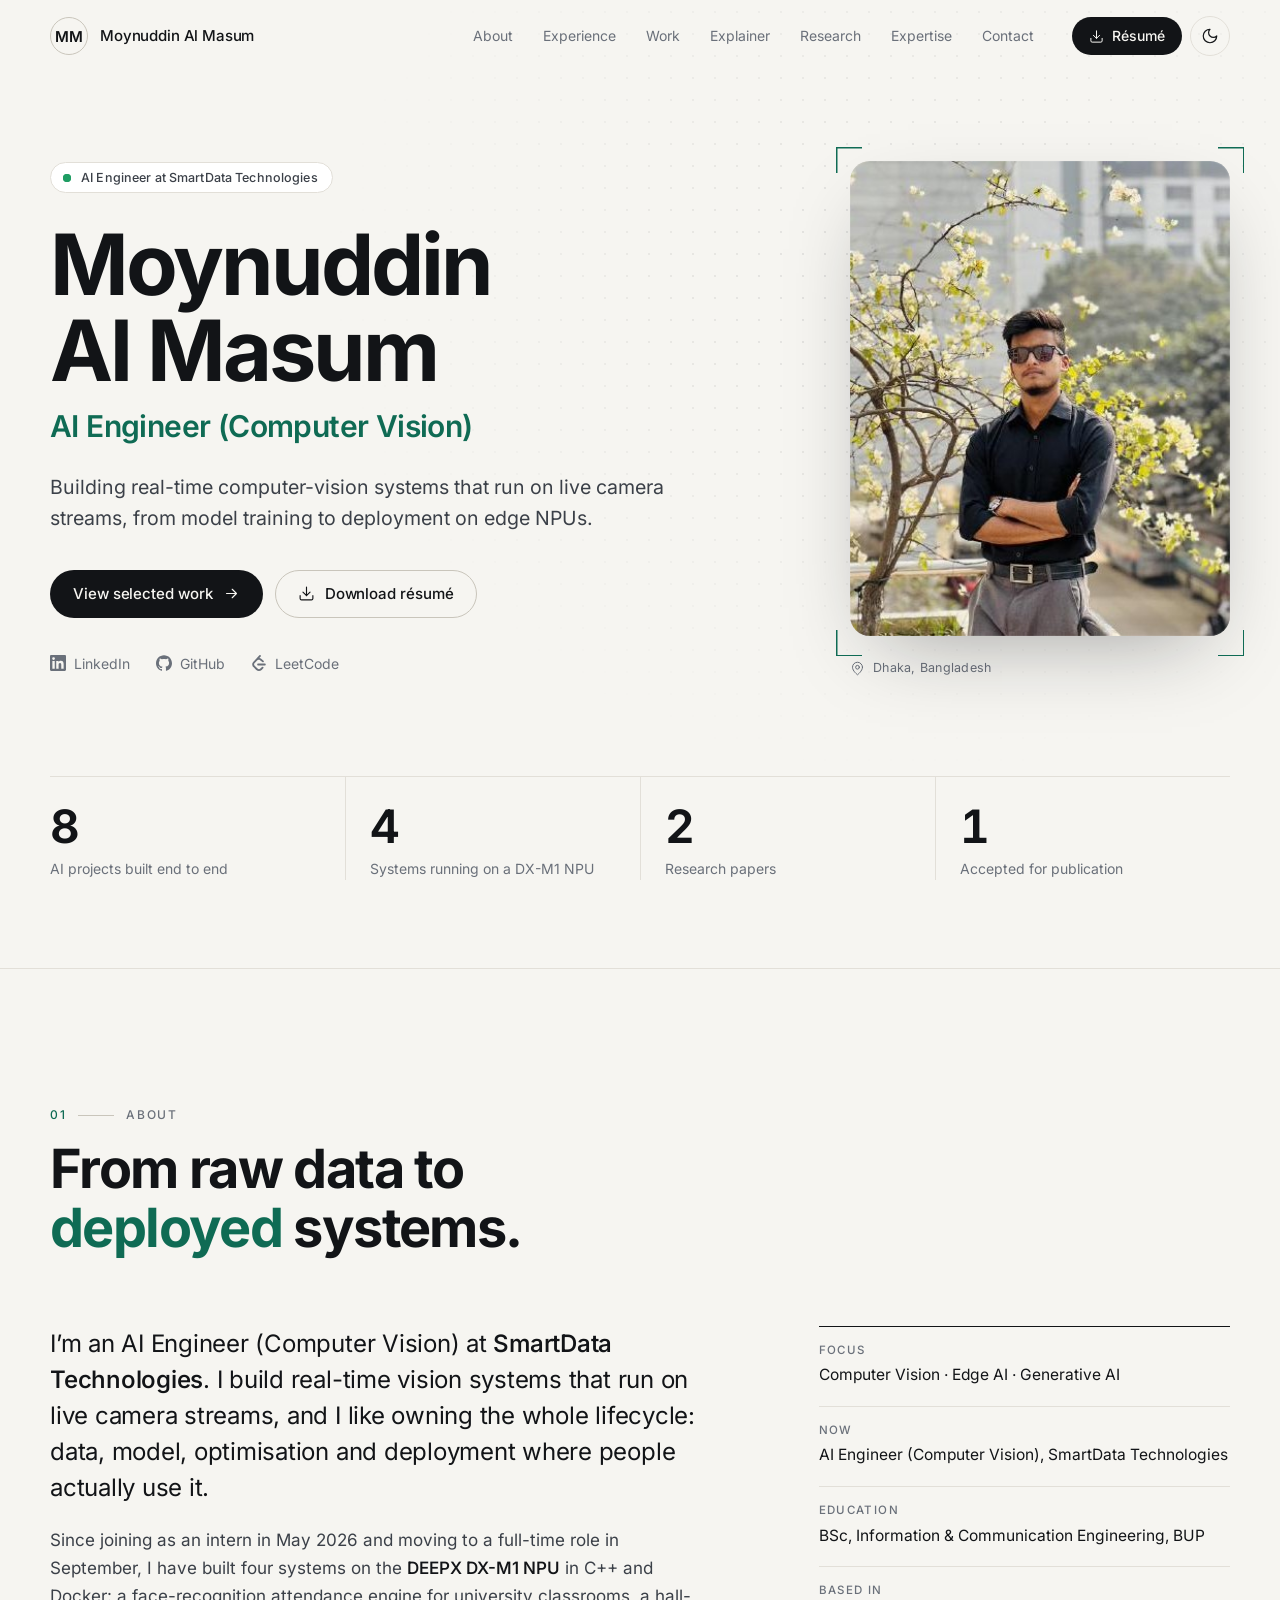
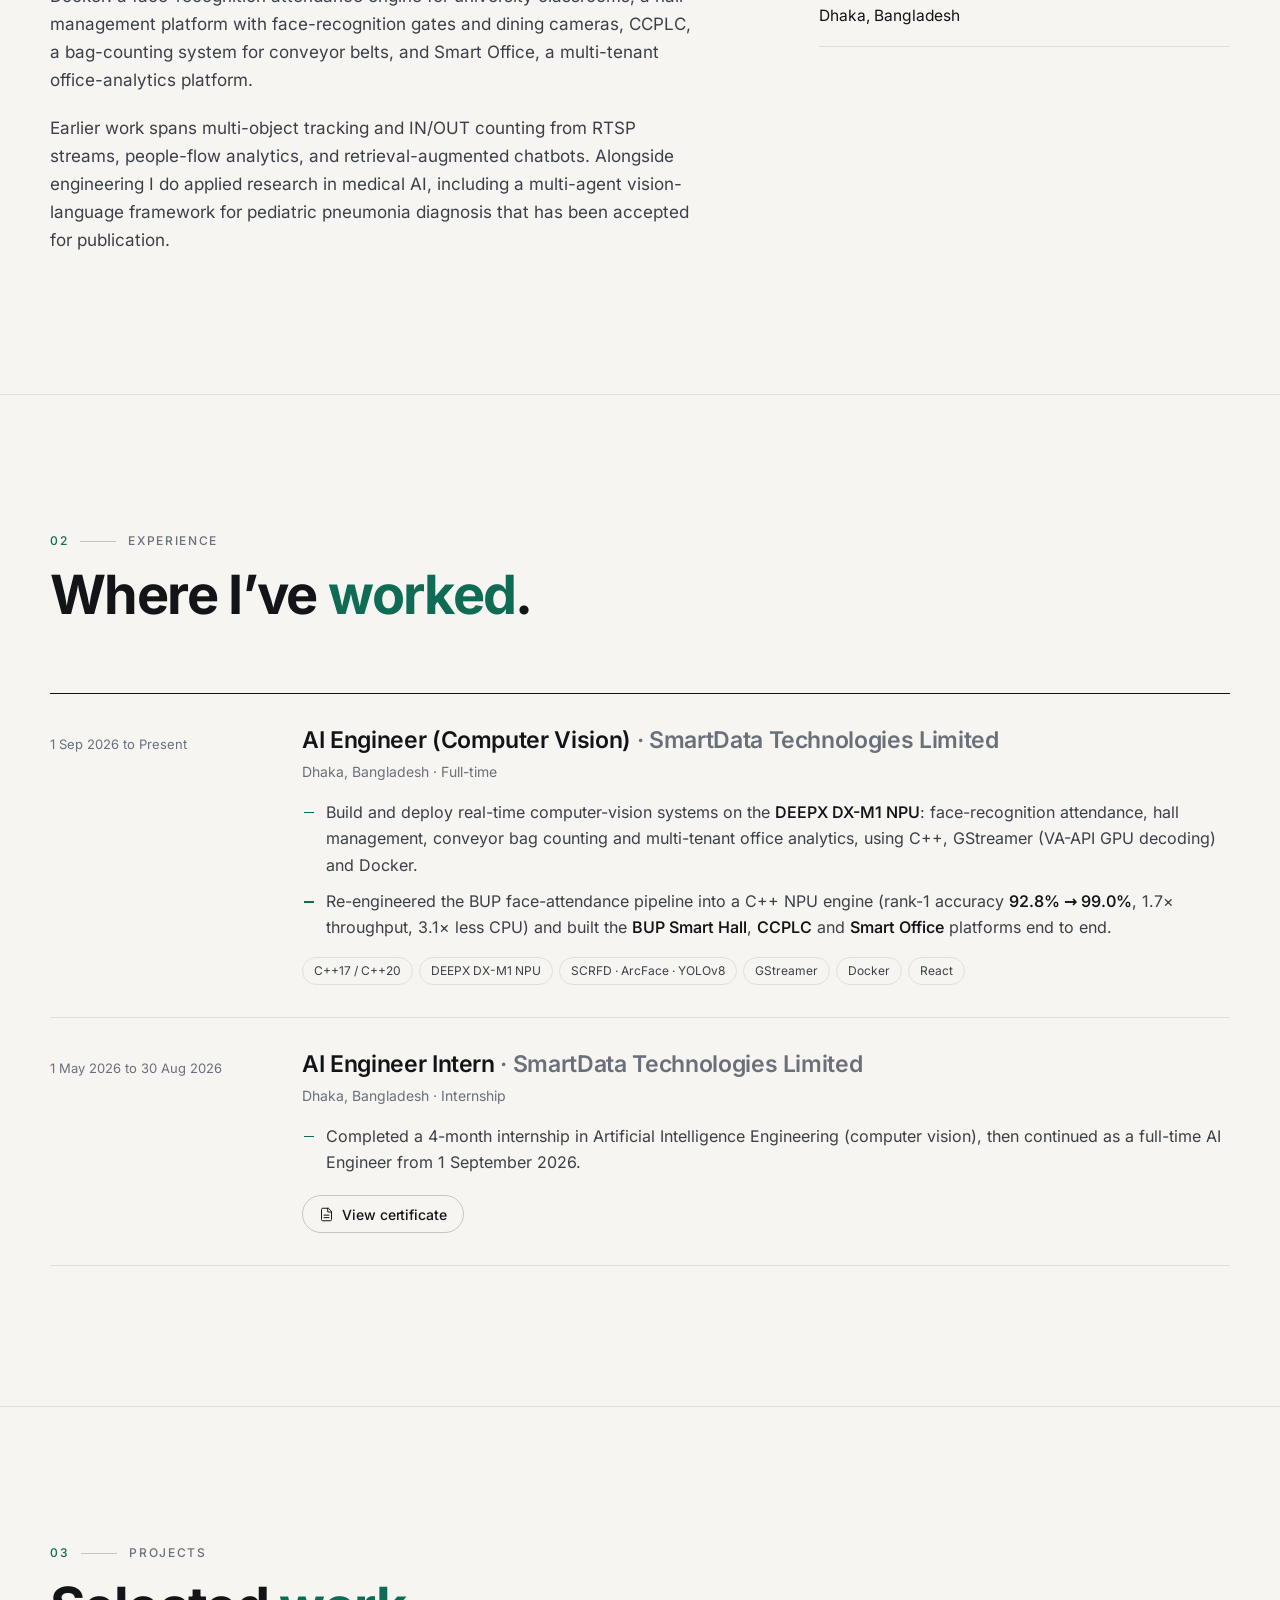
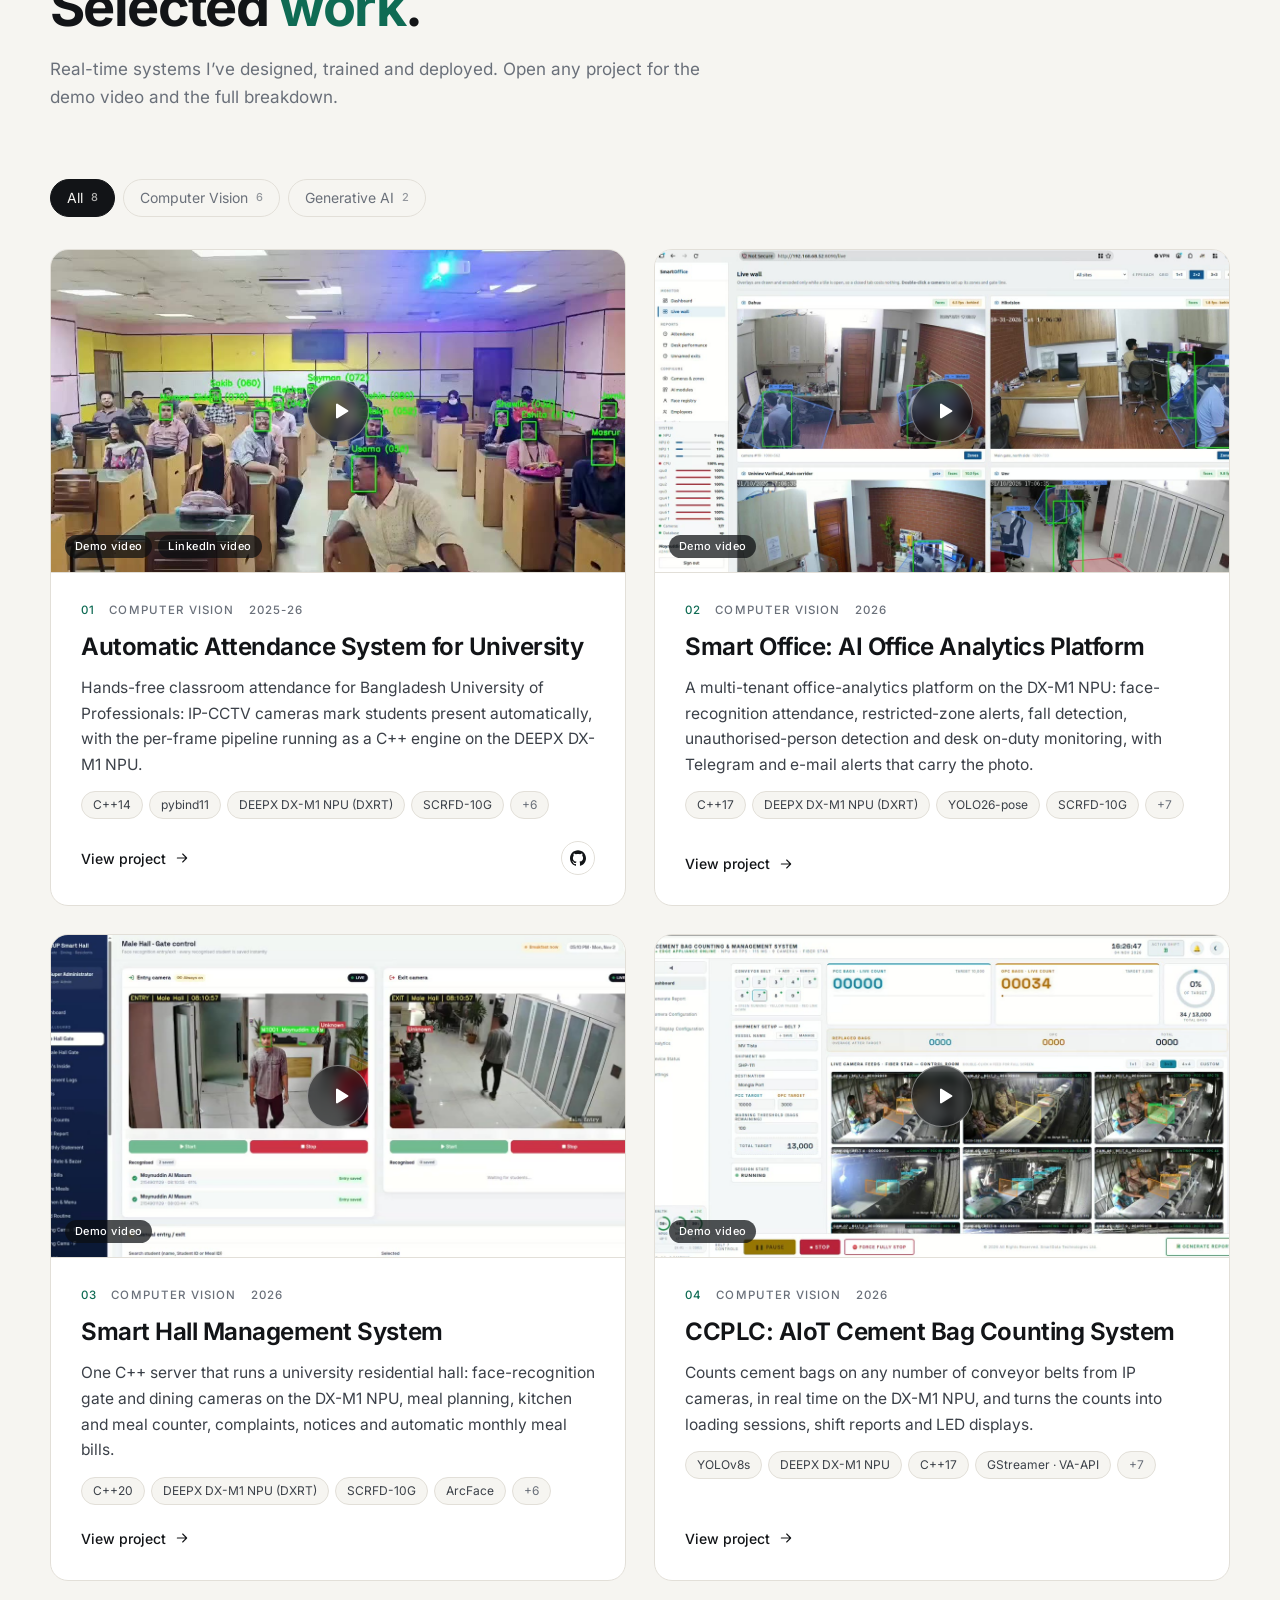
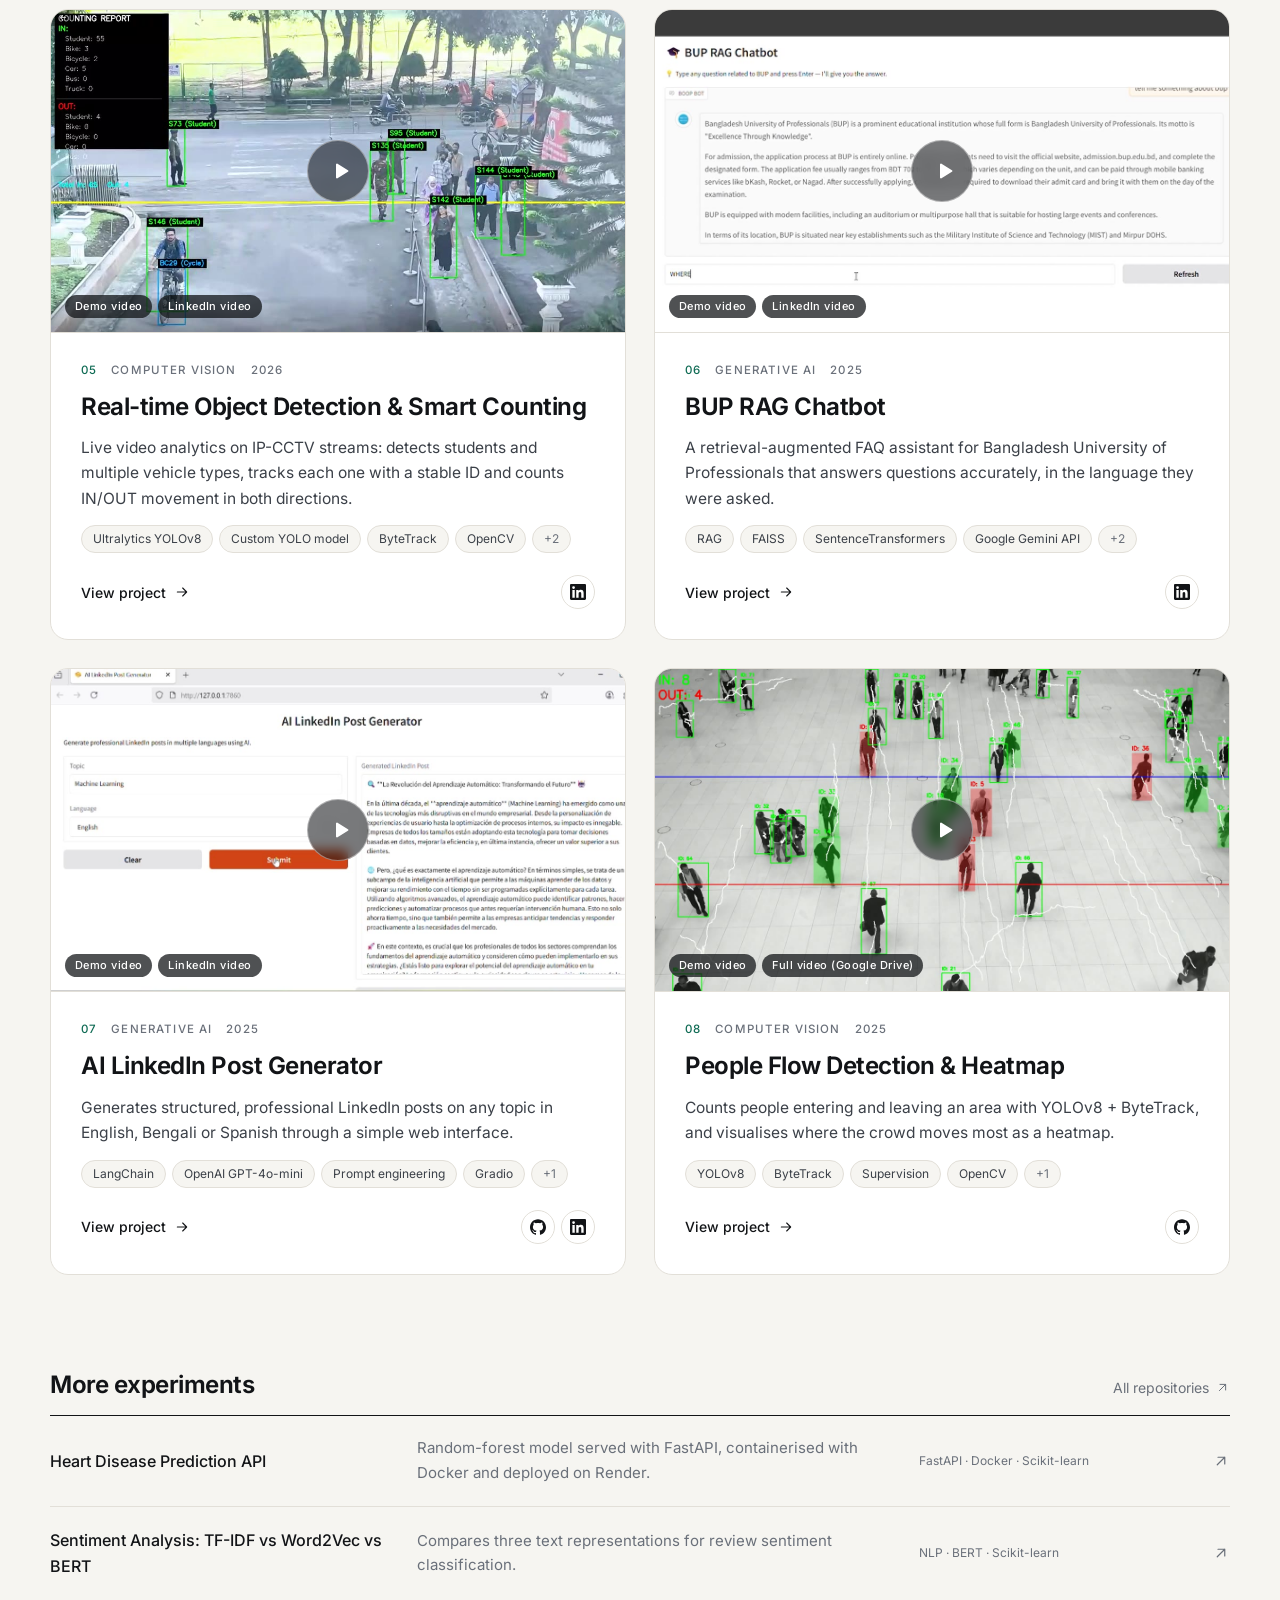
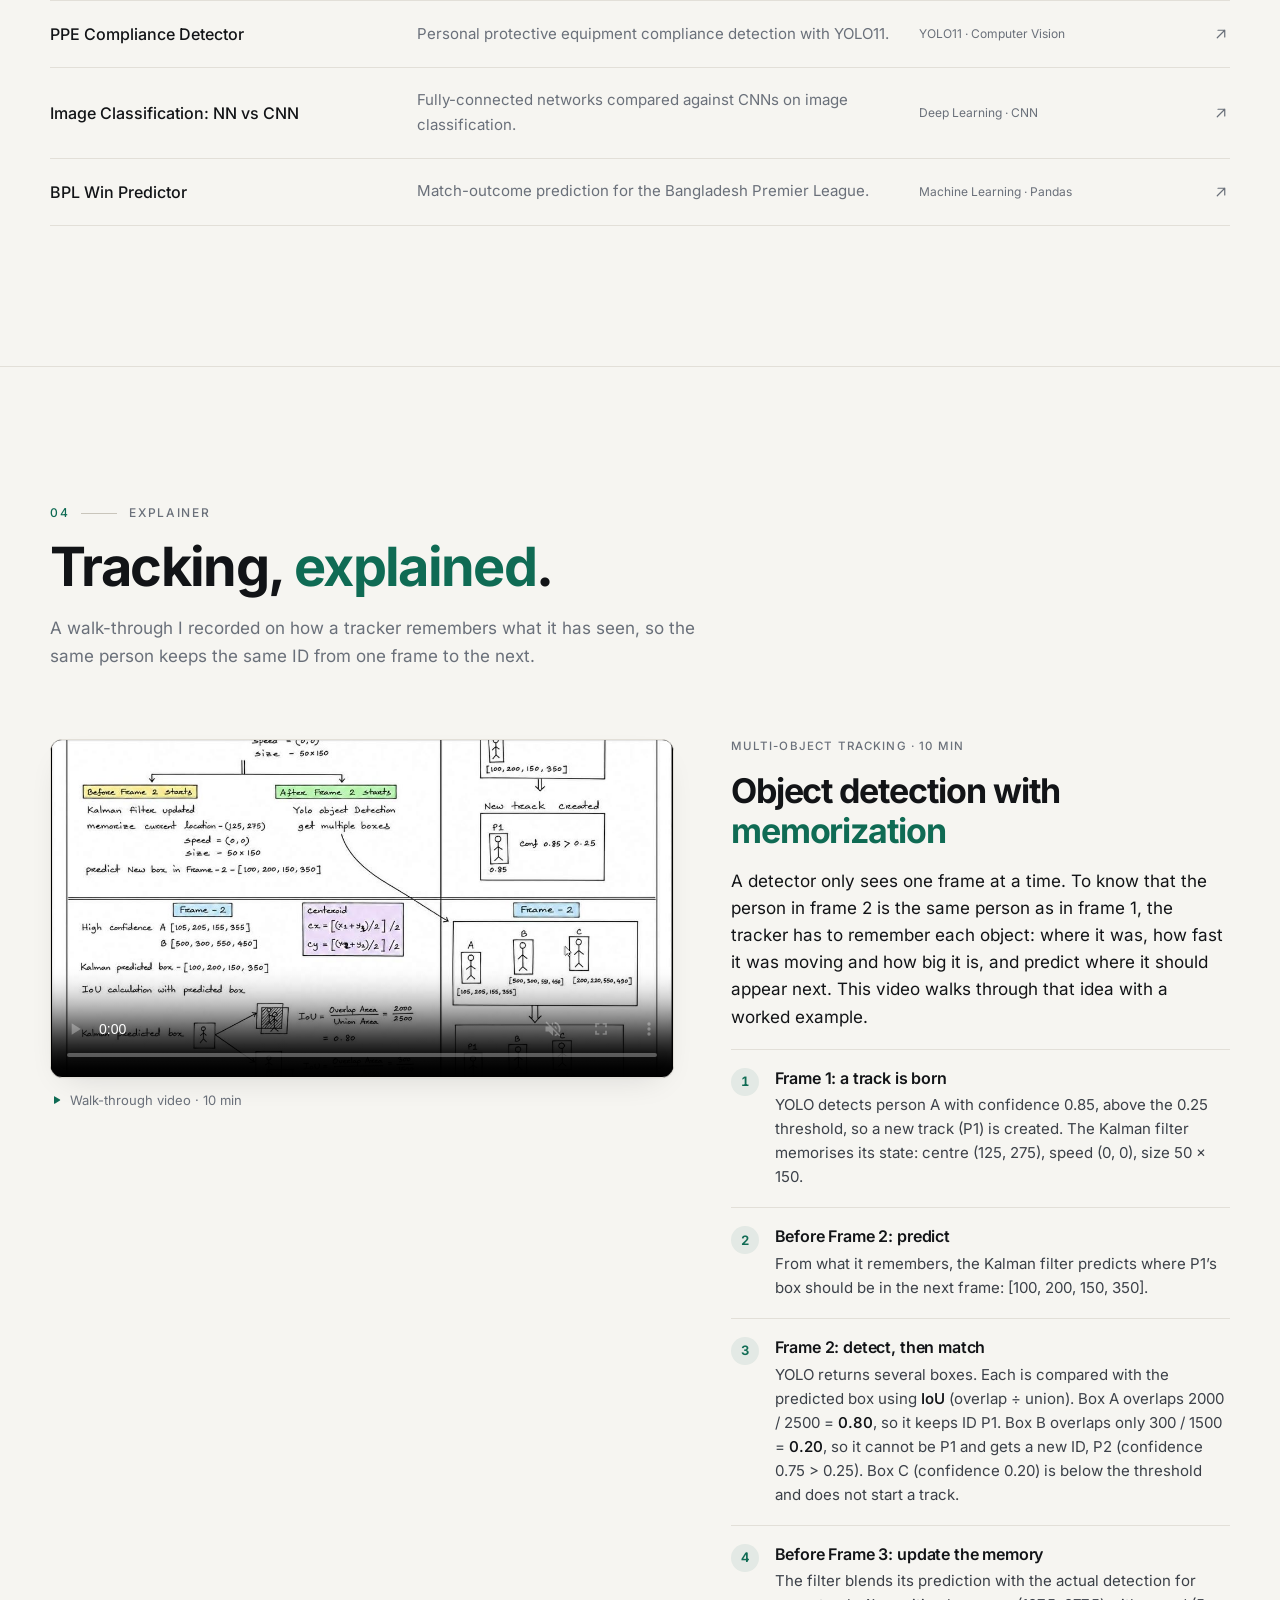
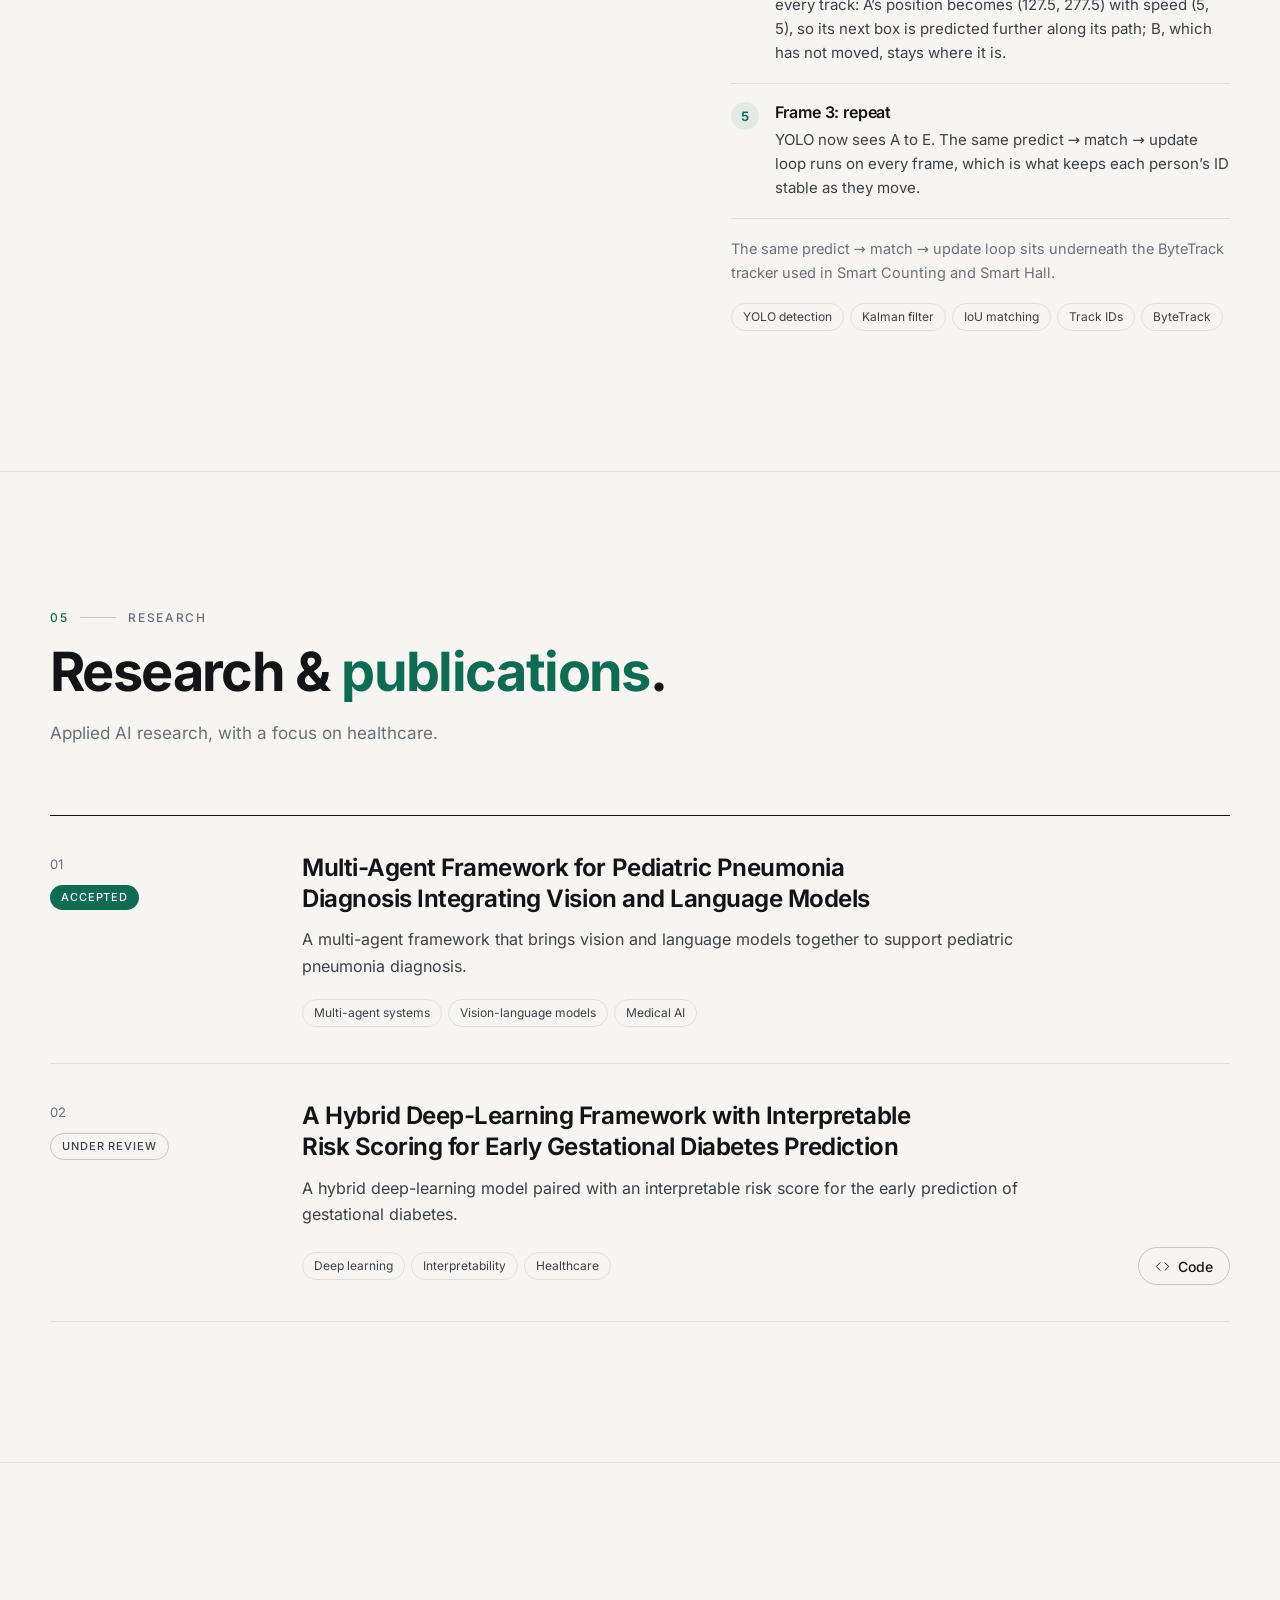
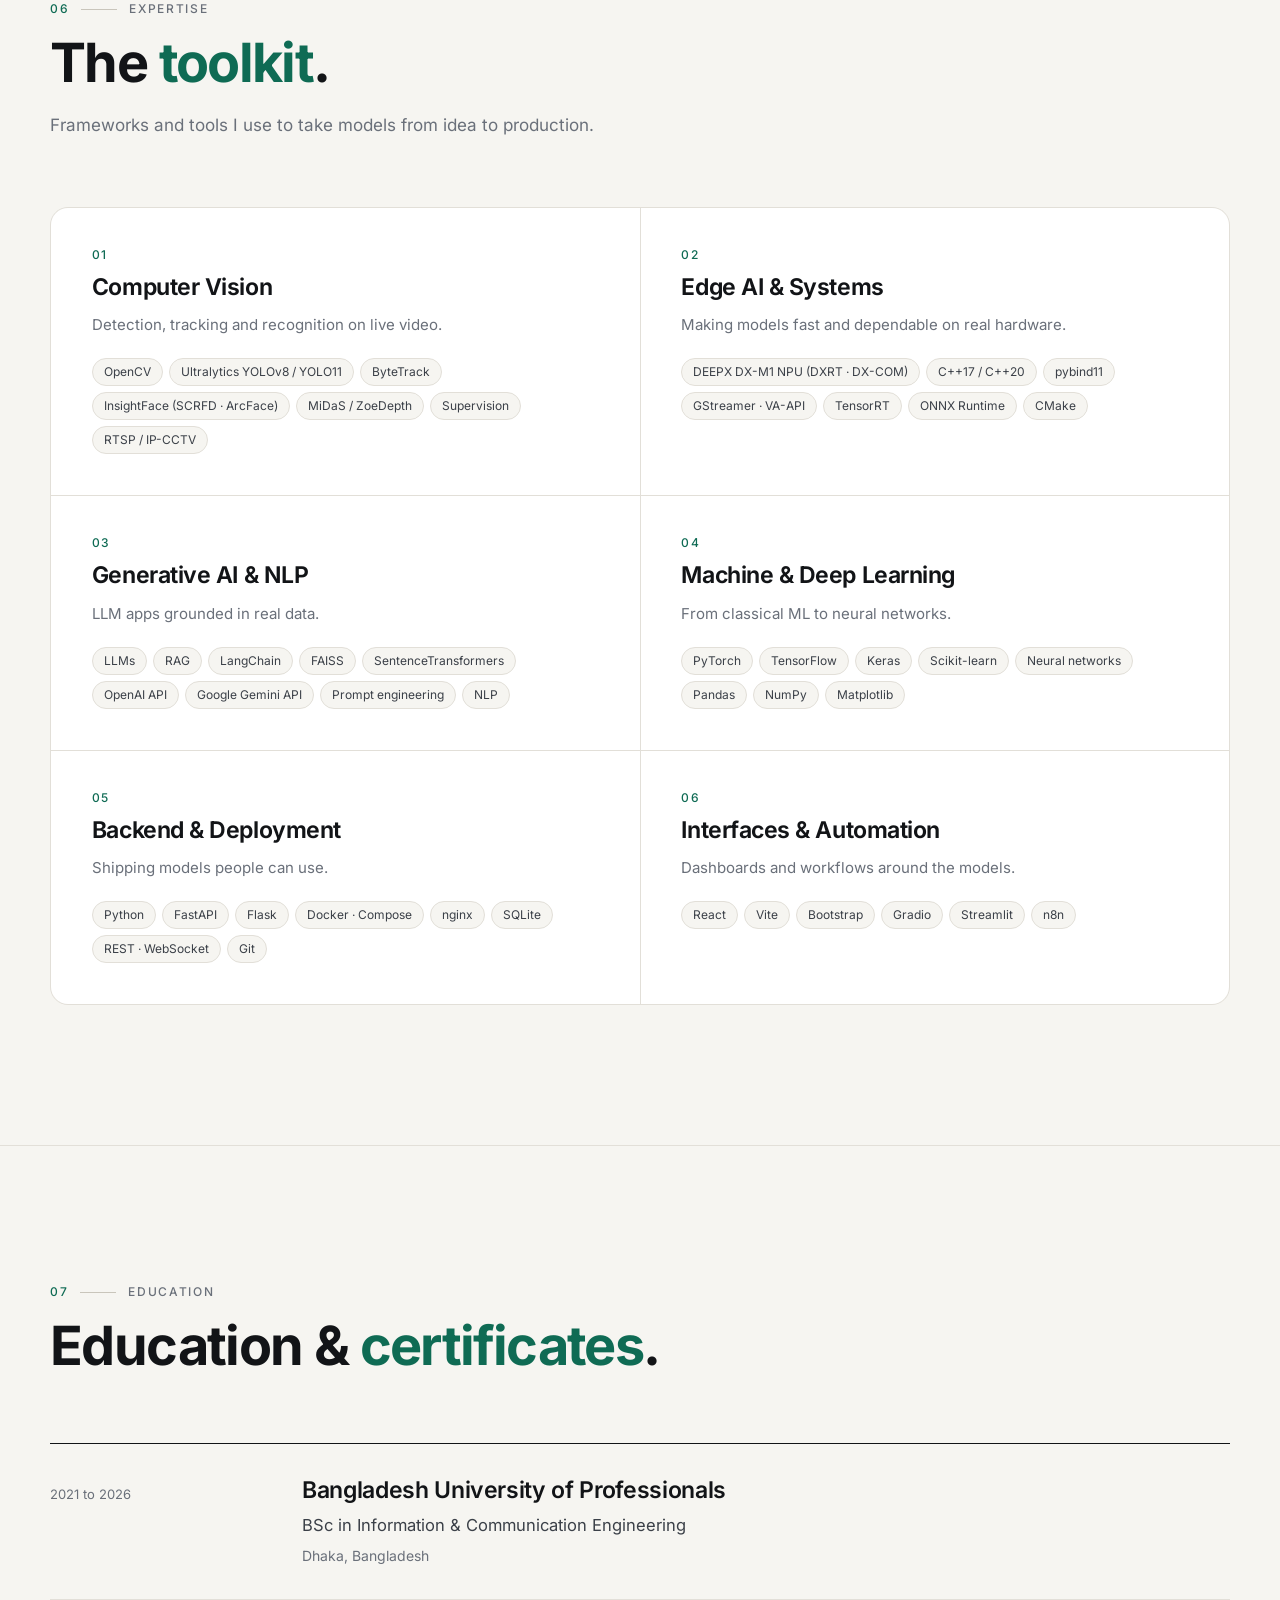
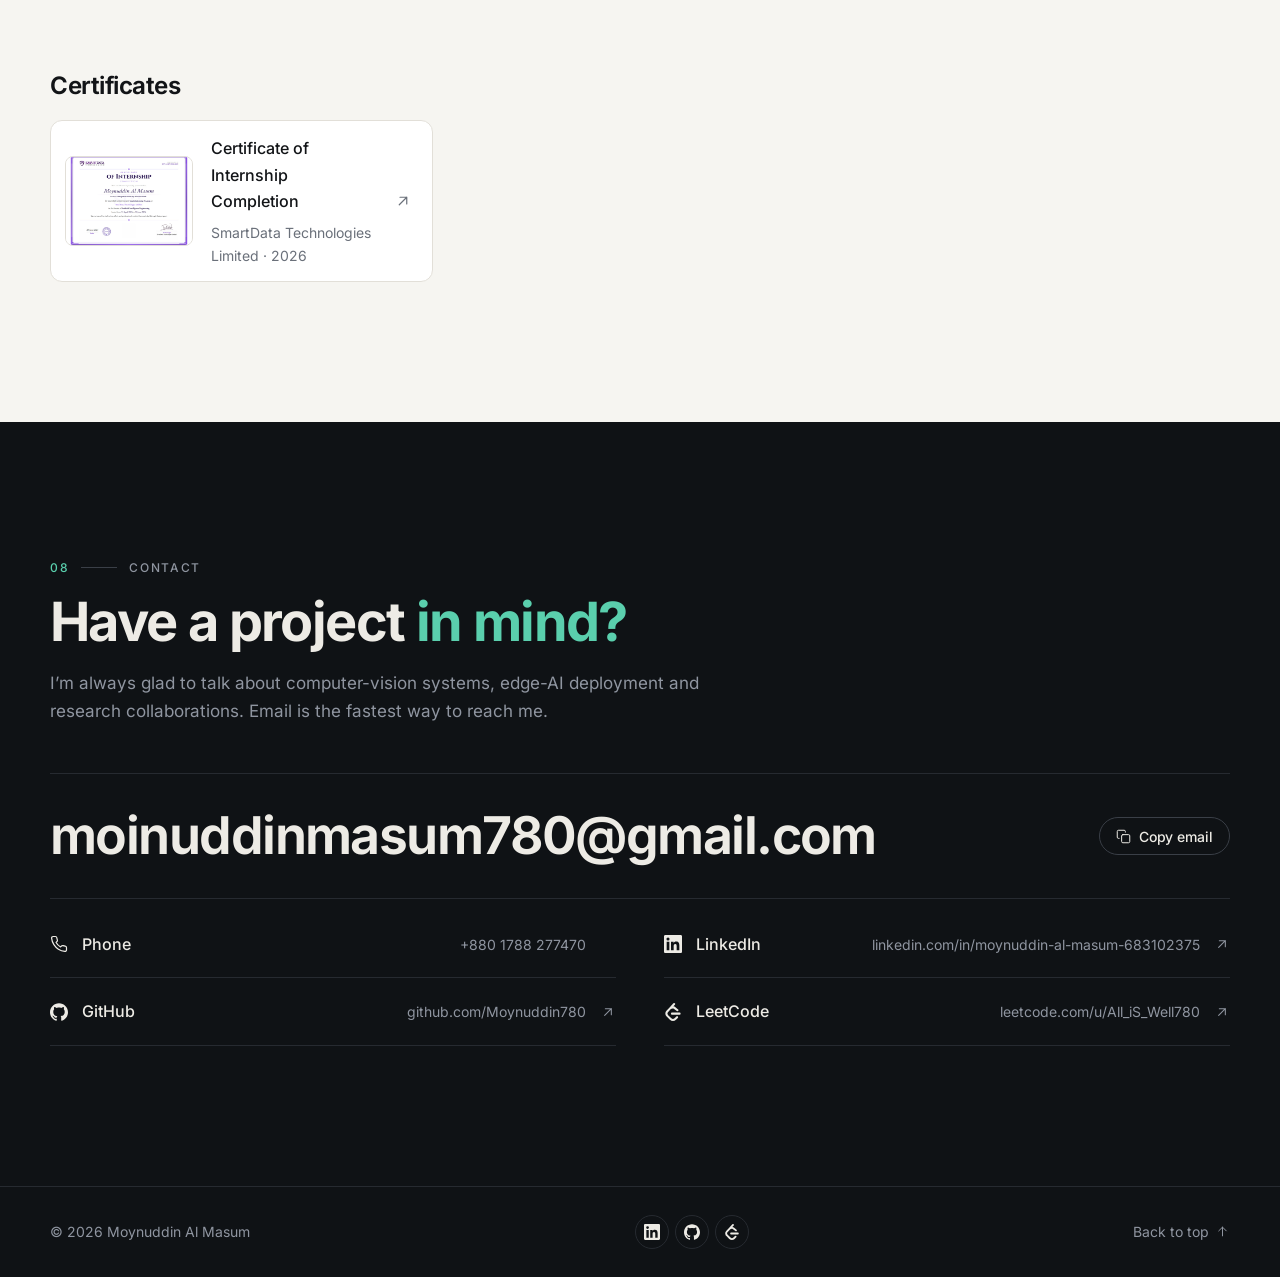
==== commit 4f4b2e02: "Portfolio text: remove dash punctuation" ====
--- a/index.html
+++ b/index.html
@@ -7,22 +7,22 @@
   <!-- ============================================================
        SEO & SOCIAL PREVIEW
        Deploying somewhere other than https://moynuddin780.github.io/ ?
-       Run  scripts/set-site-url.sh https://your-address  — it rewrites these tags.
+       Run  scripts/set-site-url.sh https://your-address , it rewrites these tags.
        ============================================================ -->
-  <title>Moynuddin Al Masum — AI Engineer (Computer Vision)</title>
-  <meta name="description" content="Moynuddin Al Masum is an AI Engineer (Computer Vision) at SmartData Technologies — real-time face recognition, object counting and tracking on live camera streams, deployed on the DEEPX DX-M1 NPU. Projects, demo videos and résumé." />
+  <title>Moynuddin Al Masum | AI Engineer (Computer Vision)</title>
+  <meta name="description" content="Moynuddin Al Masum is an AI Engineer (Computer Vision) at SmartData Technologies, real-time face recognition, object counting and tracking on live camera streams, deployed on the DEEPX DX-M1 NPU. Projects, demo videos and résumé." />
   <meta name="author" content="Moynuddin Al Masum" />
   <link rel="canonical" href="https://moynuddin780.github.io/" />
 
   <meta property="og:type" content="website" />
-  <meta property="og:title" content="Moynuddin Al Masum — AI Engineer (Computer Vision)" />
-  <meta property="og:description" content="Real-time computer-vision systems on live camera streams and edge NPUs — attendance, smart hall, bag counting. Projects, demo videos and résumé." />
+  <meta property="og:title" content="Moynuddin Al Masum | AI Engineer (Computer Vision)" />
+  <meta property="og:description" content="Real-time computer-vision systems on live camera streams and edge NPUs, attendance, smart hall, bag counting. Projects, demo videos and résumé." />
   <meta property="og:url" content="https://moynuddin780.github.io/" />
   <meta property="og:image" content="https://moynuddin780.github.io/assets/img/og-image.png" />
   <meta property="og:image:width" content="1200" />
   <meta property="og:image:height" content="630" />
   <meta name="twitter:card" content="summary_large_image" />
-  <meta name="twitter:title" content="Moynuddin Al Masum — AI Engineer (Computer Vision)" />
+  <meta name="twitter:title" content="Moynuddin Al Masum | AI Engineer (Computer Vision)" />
   <meta name="twitter:image" content="https://moynuddin780.github.io/assets/img/og-image.png" />
 
   <meta name="theme-color" content="#F6F5F1" />
--- a/assets/css/style.css
+++ b/assets/css/style.css
@@ -812,3 +812,15 @@
   .explain { grid-template-columns: 1fr; }
   .explain__media { position: static; }
 }
+
+/* ---------- Page frame: a vertical line on each side of the content column, outside area slightly tinted ---------- */
+body { position: relative; --rail-tint: rgba(18, 20, 23, 0.028); }
+:root[data-theme="dark"] body { --rail-tint: rgba(255, 255, 255, 0.025); }
+body::before {
+  content: ""; position: absolute; top: 0; bottom: 0; left: 50%; z-index: 40;
+  width: min(100%, calc(var(--container) + var(--gutter) * 2)); translate: -50% 0;
+  border-inline: 1px solid var(--line-strong);
+  box-shadow: 0 0 0 100vmax var(--rail-tint); clip-path: inset(0 -100vmax);
+  pointer-events: none;
+}
+@media (max-width: 1300px) { body::before { display: none; } }
